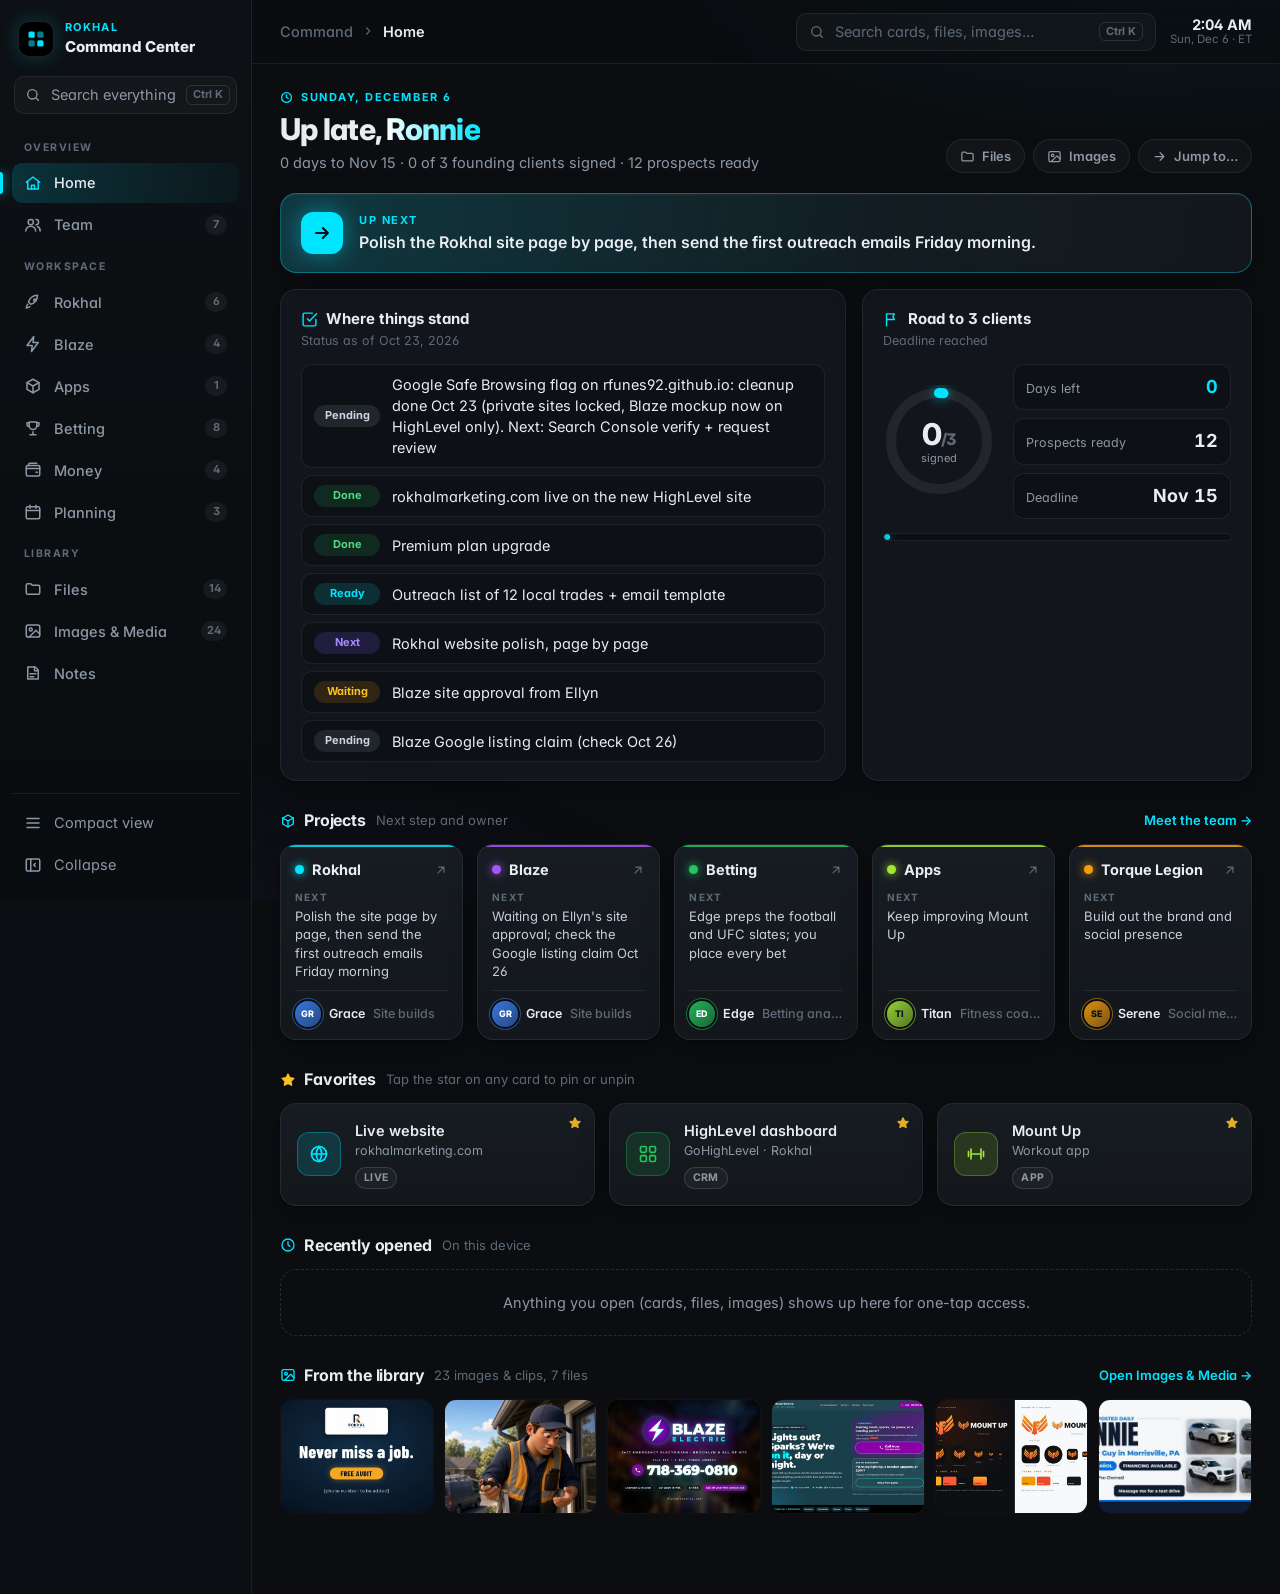
==== index.html @ 11af2990 "Safe Browsing cleanup: noindex,nofollow; finance card private (no link); drop GitHub Blaze mockup ca" ====
<!doctype html>
<html lang="en">
<head>
<meta charset="utf-8">
<meta name="robots" content="noindex,nofollow">
<meta name="viewport" content="width=device-width, initial-scale=1, viewport-fit=cover">
<title>Command Center · Ronnie</title>
<meta name="description" content="Ronnie's Command Center: every app, site, file and image for Rokhal Marketing and clients.">
<meta name="theme-color" content="#0b0d10">
<meta name="color-scheme" content="dark">
<meta name="apple-mobile-web-app-capable" content="yes">
<meta name="mobile-web-app-capable" content="yes">
<meta name="apple-mobile-web-app-status-bar-style" content="black-translucent">
<meta name="apple-mobile-web-app-title" content="Command">
<link rel="manifest" href="manifest.json">
<link rel="icon" type="image/svg+xml" href="data:image/svg+xml,%3Csvg xmlns='http://www.w3.org/2000/svg' viewBox='0 0 64 64'%3E%3Crect width='64' height='64' rx='14' fill='%230b0d10'/%3E%3Crect x='12' y='12' width='17' height='17' rx='4' fill='%2300e5ff'/%3E%3Crect x='35' y='12' width='17' height='17' rx='4' fill='%2300e5ff' opacity='.55'/%3E%3Crect x='12' y='35' width='17' height='17' rx='4' fill='%2300e5ff' opacity='.55'/%3E%3Crect x='35' y='35' width='17' height='17' rx='4' fill='%2300e5ff'/%3E%3C/svg%3E">
<link rel="apple-touch-icon" href="icon.svg">
<link rel="preconnect" href="https://fonts.googleapis.com">
<link rel="preconnect" href="https://fonts.gstatic.com" crossorigin>
<link href="https://fonts.googleapis.com/css2?family=Inter:wght@400;500;600;700;800&display=swap" rel="stylesheet">
<style>
:root{
  --bg:#0b0d10;--bg2:#0e1115;--panel:rgba(22,26,32,.72);--card:#13171c;--card2:#171c22;--line:rgba(255,255,255,.07);--line2:rgba(255,255,255,.12);
  --text:#e8edf2;--muted:#8d98a5;--dim:#5f6a77;--cyan:#00e5ff;--cyan2:#00b8cc;--cyan-soft:rgba(0,229,255,.12);
  --r:16px;--side:252px;--shadow:0 1px 2px rgba(0,0,0,.45),0 10px 30px rgba(0,0,0,.28);
  --ease:cubic-bezier(.2,.7,.2,1);--pad:16px;--gap:14px;
}
body.compact{--pad:11px;--gap:10px}
*{box-sizing:border-box}
html{-webkit-text-size-adjust:100%;scroll-behavior:smooth}
body{margin:0;background:var(--bg);color:var(--text);font-family:Inter,system-ui,-apple-system,"Segoe UI",Roboto,sans-serif;font-size:14.5px;line-height:1.45;-webkit-font-smoothing:antialiased;font-feature-settings:"cv11","ss01"}
body::before{content:"";position:fixed;inset:0;pointer-events:none;z-index:-1;background:radial-gradient(1000px 500px at 90% -15%,rgba(0,229,255,.09),transparent 60%),radial-gradient(800px 420px at 20% 110%,rgba(124,92,255,.06),transparent 60%)}
a{color:inherit;text-decoration:none}
button{font:inherit;color:inherit}
svg{flex:none}
::selection{background:rgba(0,229,255,.3)}
:focus-visible{outline:2px solid var(--cyan);outline-offset:2px}

/* ---------- layout ---------- */
.app{display:grid;grid-template-columns:var(--side) 1fr;min-height:100vh;transition:grid-template-columns .25s var(--ease);background:linear-gradient(90deg,rgba(12,15,19,.92) calc(var(--side) - 1px),rgba(255,255,255,.07) calc(var(--side) - 1px),rgba(255,255,255,.07) var(--side),transparent var(--side))}
body.collapsed{--side:72px}
.side{position:sticky;top:0;height:100vh;display:flex;flex-direction:column;gap:4px;padding:16px 12px;border-right:1px solid var(--line);background:linear-gradient(180deg,rgba(14,17,21,.92),rgba(10,12,15,.92));backdrop-filter:blur(14px);-webkit-backdrop-filter:blur(14px);overflow:hidden;z-index:30}
.brand{display:flex;align-items:center;gap:11px;padding:4px 6px 14px;white-space:nowrap}
.logo{width:36px;height:36px;border-radius:11px;background:#000;border:1px solid var(--line2);display:grid;place-items:center;box-shadow:0 0 20px rgba(0,229,255,.2);flex:none}
.brand .bt{font-weight:800;letter-spacing:-.01em;font-size:15px}
.brand .bs{font-size:11px;color:var(--cyan);font-weight:700;letter-spacing:.12em;text-transform:uppercase}
.kbtn{display:flex;align-items:center;gap:10px;height:38px;margin:0 2px 10px;padding:0 10px;border-radius:10px;border:1px solid var(--line);background:rgba(255,255,255,.03);color:var(--muted);cursor:pointer;white-space:nowrap;transition:border-color .15s,color .15s}
.kbtn:hover{border-color:rgba(0,229,255,.4);color:var(--text)}
.kbtn .kk{margin-left:auto;font-size:11px;font-weight:700;border:1px solid var(--line2);border-radius:6px;padding:1px 6px;color:var(--dim)}
.navlabel{font-size:10.5px;font-weight:700;letter-spacing:.14em;text-transform:uppercase;color:var(--dim);padding:12px 12px 6px;white-space:nowrap}
.nav{display:flex;flex-direction:column;gap:2px}
.nav a{position:relative;display:flex;align-items:center;gap:12px;height:40px;padding:0 12px;border-radius:10px;color:var(--muted);font-weight:550;font-weight:500;white-space:nowrap;transition:background .15s,color .15s}
.nav a:hover{background:rgba(255,255,255,.04);color:var(--text)}
.nav a.on{background:linear-gradient(90deg,rgba(0,229,255,.16),rgba(0,229,255,.04));color:var(--text)}
.nav a.on::before{content:"";position:absolute;left:-12px;top:9px;bottom:9px;width:3px;border-radius:0 3px 3px 0;background:var(--cyan);box-shadow:0 0 12px var(--cyan)}
.nav a.on svg{color:var(--cyan)}
.nav .badge{margin-left:auto;font-size:11px;font-weight:700;min-width:22px;height:20px;padding:0 6px;border-radius:999px;display:grid;place-items:center;background:rgba(255,255,255,.05);color:var(--dim)}
.nav a.on .badge{background:var(--cyan-soft);color:var(--cyan)}
.side-foot{margin-top:auto;display:flex;flex-direction:column;gap:4px;padding-top:10px;border-top:1px solid var(--line)}
.side-foot button{display:flex;align-items:center;gap:12px;height:38px;padding:0 12px;border-radius:10px;border:0;background:none;color:var(--muted);cursor:pointer;white-space:nowrap;text-align:left}
.side-foot button:hover{background:rgba(255,255,255,.04);color:var(--text)}
body.collapsed .lbl,body.collapsed .badge,body.collapsed .navlabel,body.collapsed .brand .txt,body.collapsed .kbtn .kk,body.collapsed .kbtn .lbl{display:none}
body.collapsed .nav a,body.collapsed .side-foot button,body.collapsed .kbtn{justify-content:center;padding:0}
body.collapsed .brand{justify-content:center;padding-left:0;padding-right:0}
body.collapsed .collapse-ic{transform:rotate(180deg)}
.collapse-ic{transition:transform .25s var(--ease)}

.main{min-width:0;display:flex;flex-direction:column}
.topbar{position:sticky;top:0;z-index:20;display:flex;align-items:center;gap:14px;height:64px;padding:0 28px;border-bottom:1px solid var(--line);background:rgba(11,13,16,.72);backdrop-filter:blur(16px) saturate(1.3);-webkit-backdrop-filter:blur(16px) saturate(1.3)}
.crumb{display:flex;align-items:center;gap:8px;font-weight:600;min-width:0}
.crumb .c1{color:var(--dim);font-weight:500}
.crumb .c2{white-space:nowrap;overflow:hidden;text-overflow:ellipsis}
.topsearch{margin-left:auto;display:flex;align-items:center;gap:10px;width:min(360px,40vw);height:38px;padding:0 12px;border-radius:10px;border:1px solid var(--line);background:rgba(255,255,255,.03);color:var(--dim);cursor:pointer;transition:border-color .15s}
.topsearch:hover{border-color:rgba(0,229,255,.4)}
.topsearch .kk{margin-left:auto;font-size:11px;font-weight:700;border:1px solid var(--line2);border-radius:6px;padding:1px 6px}
.clock{display:flex;flex-direction:column;align-items:flex-end;line-height:1.15;white-space:nowrap}
.clock .t{font-weight:700;font-variant-numeric:tabular-nums}
.clock .d{font-size:11.5px;color:var(--dim)}
.iconbtn{width:40px;height:40px;border-radius:10px;border:1px solid var(--line);background:rgba(255,255,255,.03);display:none;place-items:center;cursor:pointer;color:var(--text)}
.content{padding:26px 28px 80px;max-width:1280px;width:100%;margin:0 auto}
.view{animation:viewIn .35s var(--ease) both}
@keyframes viewIn{from{opacity:0;transform:translateY(8px)}to{opacity:1;transform:none}}
@keyframes up{from{opacity:0;transform:translateY(10px)}to{opacity:1;transform:none}}

/* ---------- common ---------- */
.hero{display:flex;align-items:flex-end;justify-content:space-between;gap:16px;flex-wrap:wrap;margin-bottom:20px}
.hero h1{margin:0;font-size:30px;font-weight:800;letter-spacing:-.025em;line-height:1.15}
.hero h1 .hl{background:linear-gradient(90deg,#fff,var(--cyan));-webkit-background-clip:text;background-clip:text;color:transparent}
.hero p{margin:6px 0 0;color:var(--muted)}
.eyebrow{font-size:11px;letter-spacing:.14em;text-transform:uppercase;color:var(--cyan);font-weight:700;margin-bottom:6px;display:flex;align-items:center;gap:8px}
.glass{background:var(--panel);border:1px solid var(--line);border-radius:var(--r);box-shadow:var(--shadow);backdrop-filter:blur(12px);-webkit-backdrop-filter:blur(12px)}
.sec-head{display:flex;align-items:center;gap:10px;margin:28px 0 12px;flex-wrap:wrap}
.sec-head h2{margin:0;font-size:16px;font-weight:700;letter-spacing:-.01em;display:flex;align-items:center;gap:8px}
.sec-head .sub{color:var(--dim);font-size:13px}
.sec-head .right{margin-left:auto;display:flex;gap:8px;align-items:center}
.linkbtn{background:none;border:0;color:var(--cyan);cursor:pointer;padding:0;font-weight:600;font-size:13px}
.linkbtn:hover{text-decoration:underline}
.chips{display:flex;gap:8px;flex-wrap:wrap}
.chip{height:34px;padding:0 13px;border-radius:999px;border:1px solid var(--line);background:rgba(255,255,255,.03);color:var(--muted);font-size:13px;font-weight:600;cursor:pointer;display:inline-flex;align-items:center;gap:7px;transition:all .15s}
.chip:hover{color:var(--text);border-color:var(--line2)}
.chip.on{background:var(--cyan);color:#001318;border-color:var(--cyan);box-shadow:0 0 16px rgba(0,229,255,.3)}
.chip .dot{width:7px;height:7px;border-radius:50%}
.chip .n{font-size:11px;opacity:.7}
.field{position:relative;flex:1 1 240px;max-width:360px}
.field svg{position:absolute;left:12px;top:50%;transform:translateY(-50%);color:var(--dim)}
.field input{width:100%;height:38px;border-radius:10px;border:1px solid var(--line);background:rgba(255,255,255,.03);color:var(--text);font:inherit;padding:0 12px 0 36px;outline:none;transition:border-color .15s,box-shadow .15s}
.field input:focus{border-color:var(--cyan);box-shadow:0 0 0 3px var(--cyan-soft)}
.toolbar{display:flex;gap:12px;align-items:center;flex-wrap:wrap;margin-bottom:16px}
.ptag{display:inline-flex;align-items:center;gap:6px;font-size:11.5px;font-weight:600;padding:2px 9px;border-radius:999px;background:rgba(255,255,255,.04);border:1px solid var(--line);color:var(--muted);white-space:nowrap}
.ptag i{width:6px;height:6px;border-radius:50%;display:block}
.lock{display:inline-flex;align-items:center;gap:5px;font-size:11px;font-weight:700;padding:2px 8px;border-radius:999px;background:rgba(245,158,11,.12);color:#fbbf24;border:1px solid rgba(245,158,11,.25);white-space:nowrap}
.empty{padding:44px 20px;text-align:center;color:var(--muted);border:1px dashed var(--line2);border-radius:var(--r)}
.empty .et{color:var(--text);font-weight:600;margin:10px 0 4px}

/* ---------- cards ---------- */
.grid{display:grid;grid-template-columns:repeat(auto-fill,minmax(240px,1fr));gap:var(--gap)}
.card{position:relative;display:flex;gap:14px;align-items:center;padding:var(--pad);border-radius:var(--r);background:linear-gradient(180deg,var(--card2),var(--card));border:1px solid var(--line);box-shadow:var(--shadow);transition:transform .2s var(--ease),border-color .2s,box-shadow .2s;min-width:0;cursor:pointer;animation:up .45s var(--ease) both;animation-delay:calc(var(--i,0)*24ms)}
.card:hover{transform:translateY(-3px);border-color:rgba(0,229,255,.5);box-shadow:0 14px 34px rgba(0,0,0,.45),0 0 0 1px rgba(0,229,255,.2),0 0 26px rgba(0,229,255,.16)}
.card:active{transform:translateY(-1px) scale(.99)}
.card .tile{flex:none;width:44px;height:44px;border-radius:12px;display:grid;place-items:center;transition:transform .2s var(--ease)}
.card:hover .tile{transform:scale(1.06)}
body.compact .card .tile{width:36px;height:36px;border-radius:10px}
.card .body{min-width:0;flex:1}
.card .ttl{font-weight:600;font-size:14.5px;white-space:nowrap;overflow:hidden;text-overflow:ellipsis}
.card .site{color:var(--muted);font-size:12.5px;white-space:nowrap;overflow:hidden;text-overflow:ellipsis;margin-top:1px}
.card .tag{display:inline-block;margin-top:7px;font-size:10.5px;font-weight:700;padding:2px 8px;border-radius:999px;background:rgba(255,255,255,.04);border:1px solid var(--line2);color:var(--muted);letter-spacing:.03em;text-transform:uppercase}
body.compact .card .tag{display:none}
.card .acts{position:absolute;top:8px;right:8px;display:flex;gap:2px;opacity:0;transform:translateY(-2px);transition:opacity .15s,transform .15s}
.card:hover .acts,.card:focus-within .acts{opacity:1;transform:none}
.card .acts button{width:30px;height:30px;border-radius:8px;border:0;background:rgba(11,13,16,.75);color:var(--muted);display:grid;place-items:center;cursor:pointer;transition:color .15s,background .15s}
.card .acts button:hover{color:var(--cyan);background:rgba(0,229,255,.1)}
.card .acts button.pinned{color:#fbbf24}
.card.pinned-card .acts .pin{opacity:1}
.card .star{position:absolute;top:10px;right:12px;color:#fbbf24;opacity:.9;transition:opacity .15s}
.card:hover .star{opacity:0}

/* ---------- home ---------- */
.upnext{position:relative;overflow:hidden;display:flex;align-items:center;gap:16px;padding:18px 20px;border-radius:var(--r);border:1px solid rgba(0,229,255,.35);background:linear-gradient(100deg,rgba(0,229,255,.16),rgba(0,229,255,.03) 60%,transparent),var(--card);box-shadow:var(--shadow),inset 0 1px 0 rgba(255,255,255,.04)}
.upnext::after{content:"";position:absolute;inset:0;background:linear-gradient(110deg,transparent 40%,rgba(255,255,255,.06) 50%,transparent 60%);transform:translateX(-100%);animation:sheen 5s 1s ease-in-out infinite}
@keyframes sheen{0%,70%{transform:translateX(-100%)}100%{transform:translateX(100%)}}
.upnext .ic{flex:none;width:42px;height:42px;border-radius:12px;background:var(--cyan);color:#001318;display:grid;place-items:center;box-shadow:0 0 22px rgba(0,229,255,.45)}
.upnext .k{font-size:11px;letter-spacing:.14em;text-transform:uppercase;color:var(--cyan);font-weight:700}
.upnext .v{font-weight:600;font-size:16px;margin-top:2px}
.panels{display:grid;grid-template-columns:1.45fr 1fr;gap:16px;margin-top:16px}
.panel{padding:18px 20px}
.panel h3{margin:0;font-size:15px;font-weight:700;display:flex;align-items:center;gap:8px}
.panel .meta{color:var(--dim);font-size:12.5px;margin:2px 0 14px}
.status{list-style:none;margin:0;padding:0;display:grid;gap:7px}
.status li{display:flex;gap:12px;align-items:center;padding:9px 12px;border-radius:11px;background:rgba(0,0,0,.22);border:1px solid var(--line);animation:up .4s var(--ease) both;animation-delay:calc(var(--i)*40ms)}
.pill{flex:none;font-size:11px;font-weight:700;padding:3px 9px;border-radius:999px;min-width:66px;text-align:center}
.s-Done{background:rgba(34,197,94,.14);color:#4ade80}.s-Ready{background:rgba(0,229,255,.14);color:var(--cyan)}.s-Next{background:rgba(124,92,255,.18);color:#a78bfa}.s-Waiting{background:rgba(245,158,11,.15);color:#fbbf24}.s-Pending{background:rgba(148,163,184,.14);color:#cbd5e1}
.goal{display:flex;align-items:center;gap:18px}
.ring{position:relative;width:112px;height:112px;flex:none}
.ring svg{transform:rotate(-90deg)}
.ring .rv{position:absolute;inset:0;display:grid;place-items:center;text-align:center;line-height:1}
.ring .rv b{font-size:30px;font-weight:800;letter-spacing:-.03em}
.ring .rv span{display:block;font-size:11px;color:var(--muted);margin-top:4px}
.stats{display:grid;grid-template-columns:1fr;gap:8px;flex:1}
.stat{display:flex;align-items:baseline;justify-content:space-between;gap:10px;background:rgba(0,0,0,.22);border:1px solid var(--line);border-radius:11px;padding:9px 12px}
.stat .v{font-size:18px;font-weight:700;font-variant-numeric:tabular-nums}
.stat .k{font-size:12.5px;color:var(--muted)}
.stat.hl .v{color:var(--cyan)}
.bar{height:8px;border-radius:999px;background:rgba(0,0,0,.3);border:1px solid var(--line);overflow:hidden;margin-top:14px}
.bar>i{display:block;height:100%;background:linear-gradient(90deg,var(--cyan2),var(--cyan));box-shadow:0 0 12px rgba(0,229,255,.6);border-radius:999px;min-width:6px;transition:width .8s var(--ease)}
.recent{display:grid;grid-template-columns:repeat(auto-fill,minmax(240px,1fr));gap:8px}
.ritem{display:flex;align-items:center;gap:10px;padding:9px 12px;border-radius:12px;border:1px solid var(--line);background:rgba(255,255,255,.02);cursor:pointer;transition:border-color .15s,background .15s;min-width:0}
.ritem:hover{border-color:rgba(0,229,255,.4);background:rgba(0,229,255,.04)}
.ritem .mini{width:28px;height:28px;border-radius:8px;display:grid;place-items:center;flex:none}
.ritem .rt{font-weight:600;font-size:13.5px;white-space:nowrap;overflow:hidden;text-overflow:ellipsis}
.ritem .rs{font-size:11.5px;color:var(--dim)}
.strip{display:grid;grid-template-columns:repeat(6,1fr);gap:10px}
.strip button{padding:0;border:1px solid var(--line);border-radius:12px;overflow:hidden;aspect-ratio:4/3;background:#000;cursor:pointer;transition:transform .2s var(--ease),border-color .2s}
.strip button:hover{transform:translateY(-2px);border-color:rgba(0,229,255,.5)}
.strip img{width:100%;height:100%;object-fit:cover;display:block}

/* ---------- section view extras ---------- */
.mini-files{display:grid;gap:8px}

/* ---------- files ---------- */
.ftable{width:100%;border-collapse:separate;border-spacing:0;overflow:hidden}
.ftable th{text-align:left;font-size:11px;letter-spacing:.1em;text-transform:uppercase;color:var(--dim);font-weight:700;padding:12px 16px;border-bottom:1px solid var(--line)}
.ftable td{padding:12px 16px;border-bottom:1px solid var(--line);vertical-align:middle}
body.compact .ftable td{padding:8px 16px}
.ftable tr:last-child td{border-bottom:0}
.ftable tbody tr{transition:background .15s;animation:up .35s var(--ease) both;animation-delay:calc(var(--i)*18ms)}
.ftable tbody tr:hover{background:rgba(255,255,255,.025)}
.fname{display:flex;align-items:center;gap:12px;min-width:0}
.ficon{width:36px;height:36px;border-radius:10px;display:grid;place-items:center;flex:none;font-size:9.5px;font-weight:800;letter-spacing:.04em}
.fname .n{font-weight:600}
.fname .note{font-size:12px;color:var(--dim);margin-top:1px}
.num{color:var(--muted);font-variant-numeric:tabular-nums;white-space:nowrap}
.btns{display:flex;gap:6px;justify-content:flex-end}
.btn{height:32px;padding:0 12px;border-radius:9px;border:1px solid var(--line2);background:rgba(255,255,255,.03);display:inline-flex;align-items:center;gap:7px;font-size:12.5px;font-weight:600;cursor:pointer;color:var(--text);transition:all .15s;white-space:nowrap}
.btn:hover{border-color:var(--cyan);color:var(--cyan);background:var(--cyan-soft)}
.btn.primary{background:var(--cyan);color:#001318;border-color:var(--cyan)}
.btn.primary:hover{box-shadow:0 0 16px rgba(0,229,255,.45);color:#001318}
.ftable tr.priv{opacity:.82}

/* ---------- media ---------- */
.gallery{columns:4 260px;column-gap:var(--gap)}
.tilem{break-inside:avoid;margin-bottom:var(--gap);border-radius:var(--r);overflow:hidden;border:1px solid var(--line);background:var(--card);box-shadow:var(--shadow);transition:transform .2s var(--ease),border-color .2s,box-shadow .2s;animation:up .45s var(--ease) both;animation-delay:calc(var(--i)*22ms)}
.tilem:hover{transform:translateY(-3px);border-color:rgba(0,229,255,.45);box-shadow:0 14px 34px rgba(0,0,0,.45),0 0 24px rgba(0,229,255,.14)}
.tilem .ph{position:relative;display:block;width:100%;padding:0;border:0;background:#07090b;cursor:zoom-in}
.tilem .ph img{display:block;width:100%;height:auto;transition:transform .5s var(--ease)}
.tilem:hover .ph img{transform:scale(1.03)}
.tilem .ph.contain{aspect-ratio:4/3;display:grid;place-items:center;background:repeating-conic-gradient(#0f1317 0 25%,#0b0e11 0 50%) 0 0/18px 18px}
.tilem .ph.contain img{width:auto;max-width:70%;max-height:70%}
.tilem video{display:block;width:100%;background:#000;aspect-ratio:16/9}
.tilem .au{padding:18px 16px 6px;display:flex;flex-direction:column;gap:12px;background:linear-gradient(135deg,rgba(0,229,255,.12),rgba(124,92,255,.08))}
.wave{display:flex;align-items:center;gap:3px;height:46px}
.wave i{flex:1;border-radius:3px;background:linear-gradient(180deg,var(--cyan),rgba(0,229,255,.25))}
.tilem audio{width:100%;height:36px}
.tilem .meta{display:flex;align-items:center;gap:8px;padding:10px 12px}
.tilem .mt{font-weight:600;font-size:13.5px;flex:1;min-width:0;white-space:nowrap;overflow:hidden;text-overflow:ellipsis}
.tilem .ms{font-size:11.5px;color:var(--dim)}
.tilem .dl{width:30px;height:30px;border-radius:8px;border:1px solid var(--line);background:none;display:grid;place-items:center;color:var(--muted);cursor:pointer;flex:none}
.tilem .dl:hover{color:var(--cyan);border-color:rgba(0,229,255,.4)}
.tilem .kind{position:absolute;top:10px;left:10px;font-size:10.5px;font-weight:700;letter-spacing:.06em;text-transform:uppercase;padding:3px 8px;border-radius:999px;background:rgba(0,0,0,.6);backdrop-filter:blur(6px);color:#fff;border:1px solid rgba(255,255,255,.12)}
.tilem.priv .lockph{aspect-ratio:16/9;display:grid;place-items:center;color:#fbbf24;background:repeating-linear-gradient(45deg,#101316 0 10px,#0c0f12 10px 20px)}

/* lightbox */
.lb{position:fixed;inset:0;z-index:80;display:none;background:rgba(4,6,8,.9);backdrop-filter:blur(10px);-webkit-backdrop-filter:blur(10px)}
.lb.open{display:flex;flex-direction:column;animation:viewIn .2s ease both}
.lb-top{display:flex;align-items:center;gap:12px;padding:14px 18px;padding-top:calc(14px + env(safe-area-inset-top))}
.lb-top .t{font-weight:700}
.lb-top .s{color:var(--muted);font-size:12.5px}
.lb-top .sp{flex:1}
.lb-stage{flex:1;min-height:0;overflow:auto;display:flex;align-items:flex-start;justify-content:center;padding:0 70px 24px}
.lb-stage img{max-width:100%;max-height:calc(100vh - 110px);margin:auto;border-radius:12px;box-shadow:0 20px 60px rgba(0,0,0,.6);display:block}
.lb-stage.tall img{max-height:none;max-width:min(100%,1000px)}
.lb-nav{position:fixed;top:50%;transform:translateY(-50%);width:46px;height:46px;border-radius:50%;border:1px solid var(--line2);background:rgba(20,24,28,.8);display:grid;place-items:center;cursor:pointer;color:#fff}
.lb-nav:hover{border-color:var(--cyan);color:var(--cyan)}
.lb-prev{left:14px}.lb-next{right:14px}

/* palette */
.pal{position:fixed;inset:0;z-index:90;display:none;background:rgba(4,6,8,.6);backdrop-filter:blur(6px);-webkit-backdrop-filter:blur(6px);padding:12vh 16px 16px}
.pal.open{display:block;animation:viewIn .15s ease both}
.pal-box{max-width:640px;margin:0 auto;border-radius:18px;background:rgba(18,22,27,.96);border:1px solid var(--line2);box-shadow:0 30px 80px rgba(0,0,0,.6),0 0 0 1px rgba(0,229,255,.08);overflow:hidden}
.pal-in{display:flex;align-items:center;gap:12px;padding:0 18px;height:58px;border-bottom:1px solid var(--line)}
.pal-in input{flex:1;height:100%;border:0;background:none;color:var(--text);font:inherit;font-size:16px;outline:none}
.pal-in .esc{font-size:11px;font-weight:700;border:1px solid var(--line2);border-radius:6px;padding:2px 7px;color:var(--dim)}
.pal-list{max-height:min(56vh,460px);overflow:auto;padding:8px}
.pal-g{font-size:10.5px;letter-spacing:.14em;text-transform:uppercase;color:var(--dim);font-weight:700;padding:10px 10px 6px}
.pal-i{display:flex;align-items:center;gap:12px;padding:9px 10px;border-radius:10px;cursor:pointer}
.pal-i.sel{background:rgba(0,229,255,.1);box-shadow:inset 0 0 0 1px rgba(0,229,255,.3)}
.pal-i .mini{width:30px;height:30px;border-radius:8px;display:grid;place-items:center;flex:none;overflow:hidden}
.pal-i .mini img{width:100%;height:100%;object-fit:cover}
.pal-i .pt{font-weight:600;font-size:14px}
.pal-i .ps{font-size:12px;color:var(--dim)}
.pal-i .go{margin-left:auto;font-size:11px;color:var(--dim)}
.pal-i.sel .go{color:var(--cyan)}
.pal-foot{display:flex;gap:14px;padding:10px 16px;border-top:1px solid var(--line);font-size:11.5px;color:var(--dim)}
.pal-foot kbd{font:inherit;font-weight:700;border:1px solid var(--line2);border-radius:5px;padding:0 5px;margin-right:4px}

.toast{position:fixed;left:50%;bottom:28px;transform:translate(-50%,20px);opacity:0;z-index:95;padding:10px 16px;border-radius:12px;background:#0f1418;border:1px solid rgba(0,229,255,.4);box-shadow:0 10px 30px rgba(0,0,0,.5),0 0 20px rgba(0,229,255,.15);font-weight:600;font-size:13.5px;display:flex;gap:8px;align-items:center;transition:all .25s var(--ease);pointer-events:none}
.toast.show{opacity:1;transform:translate(-50%,0)}

/* notes */
.notes textarea{width:100%;min-height:340px;resize:vertical;border:0;background:none;color:var(--text);font:inherit;font-size:15px;line-height:1.6;padding:18px 20px;outline:none}
.notes .nf{display:flex;justify-content:space-between;padding:10px 16px;border-top:1px solid var(--line);font-size:12px;color:var(--dim)}

/* mobile */
.tabbar,.scrim{display:none}
@media (max-width:1100px){.panels{grid-template-columns:1fr}.strip{grid-template-columns:repeat(3,1fr)}}
@media (max-width:820px){
  .app{grid-template-columns:1fr;background:none}
  body.collapsed{--side:252px}
  .side{position:fixed;left:0;top:0;bottom:0;width:280px;height:100%;transform:translateX(-105%);transition:transform .28s var(--ease);padding-top:calc(16px + env(safe-area-inset-top));box-shadow:20px 0 60px rgba(0,0,0,.5)}
  body.drawer .side{transform:none}
  body.collapsed .lbl,body.collapsed .badge,body.collapsed .navlabel,body.collapsed .brand .txt{display:revert}
  .scrim{display:block;position:fixed;inset:0;z-index:25;background:rgba(0,0,0,.5);opacity:0;pointer-events:none;transition:opacity .25s}
  body.drawer .scrim{opacity:1;pointer-events:auto}
  .collapse-row{display:none!important}
  .nav a{height:46px}
  .iconbtn{display:grid}
  .topbar{height:auto;min-height:58px;padding:8px 14px;padding-top:calc(8px + env(safe-area-inset-top));gap:10px}
  .topsearch{width:auto;margin-left:auto;padding:0;justify-content:center;width:40px;height:40px}
  .topsearch .lbl,.topsearch .kk{display:none}
  .clock .d{display:none}
  .content{padding:18px 14px calc(96px + env(safe-area-inset-bottom))}
  .hero h1{font-size:24px}
  .grid{grid-template-columns:1fr 1fr;gap:10px}
  .card{flex-direction:column;align-items:flex-start;gap:10px;padding:14px;min-height:128px}
  .card .body{width:100%}
  .card .ttl{white-space:normal;line-height:1.3}
  .card .acts{opacity:1;transform:none;top:6px;right:6px}
  .card .acts .copy{display:none}
  .card .star{display:none}
  .upnext{align-items:flex-start;padding:16px}
  .upnext .v{font-size:15px}
  .goal{flex-direction:column;align-items:stretch}
  .ring{margin:0 auto}
  .gallery{columns:2 150px}
  .strip{grid-template-columns:repeat(3,1fr)}
  .tabbar{display:flex;position:fixed;left:0;right:0;bottom:0;z-index:40;padding:6px 6px calc(6px + env(safe-area-inset-bottom));background:rgba(11,13,16,.88);backdrop-filter:blur(16px) saturate(1.3);-webkit-backdrop-filter:blur(16px) saturate(1.3);border-top:1px solid var(--line)}
  .tabbar a,.tabbar button{flex:1;display:flex;flex-direction:column;align-items:center;gap:3px;padding:7px 0;border:0;background:none;color:var(--dim);font-size:10.5px;font-weight:600;border-radius:12px;cursor:pointer}
  .tabbar .on{color:var(--cyan)}
  .tabbar .on svg{filter:drop-shadow(0 0 6px rgba(0,229,255,.6))}
  .ftable thead{display:none}
  .ftable,.ftable tbody,.ftable tr,.ftable td{display:block;width:100%}
  .ftable tr{display:grid;grid-template-columns:1fr auto;gap:6px 10px;padding:12px 14px;border-bottom:1px solid var(--line)}
  .ftable td{padding:0;border:0}
  .ftable td.c-name{grid-column:1/-1}
  .ftable td.c-proj{grid-column:1}
  .ftable td.c-size,.ftable td.c-date{display:none}
  .ftable td.c-act{grid-column:2;grid-row:2}
  .lb-stage{padding:0 10px 20px}
  .lb-nav{display:none}
  .pal{padding-top:calc(10px + env(safe-area-inset-top))}
}
@media (prefers-reduced-motion:reduce){*{animation:none!important;transition:none!important}}

/* ---------- v2.1 ---------- */
.skip{position:fixed;left:12px;top:-60px;z-index:100;padding:10px 14px;border-radius:10px;background:var(--cyan);color:#001318;font-weight:700;transition:top .15s}
.skip:focus{top:12px}
#content:focus{outline:none}
.card:focus-visible,.proj:focus-visible,.ritem:focus-visible,.tilem .ph:focus-visible,.strip button:focus-visible{outline:2px solid var(--cyan);outline-offset:3px;border-color:rgba(0,229,255,.6)}
.nav a:focus-visible,.chip:focus-visible,.btn:focus-visible{outline:2px solid var(--cyan);outline-offset:2px}
.av{display:inline-grid;place-items:center;border-radius:50%;color:#061015;font-weight:800;letter-spacing:.02em;flex:none;line-height:1}
.projects{display:grid;grid-template-columns:repeat(5,1fr);gap:var(--gap)}
.proj{position:relative;display:flex;flex-direction:column;gap:10px;padding:14px 14px 12px;border-radius:var(--r);background:linear-gradient(180deg,var(--card2),var(--card));border:1px solid var(--line);box-shadow:var(--shadow);transition:transform .2s var(--ease),border-color .2s,box-shadow .2s;animation:up .45s var(--ease) both;animation-delay:calc(var(--i)*40ms);overflow:hidden;min-width:0}
.proj::before{content:"";position:absolute;left:0;top:0;right:0;height:2px;background:var(--pc);opacity:.85}
.proj:hover{transform:translateY(-3px);border-color:color-mix(in srgb,var(--pc) 55%,transparent);box-shadow:0 14px 34px rgba(0,0,0,.45),0 0 24px color-mix(in srgb,var(--pc) 18%,transparent)}
.proj .ph1{display:flex;align-items:center;gap:8px;color:var(--dim)}
.proj .pdot{width:9px;height:9px;border-radius:50%;background:var(--pc);box-shadow:0 0 10px var(--pc)}
.proj .pn{font-weight:700;color:var(--text);flex:1;white-space:nowrap;overflow:hidden;text-overflow:ellipsis}
.proj .pnext{font-size:13px;color:#c5ced8;line-height:1.4;flex:1}
.pk{display:block;font-size:10px;letter-spacing:.12em;text-transform:uppercase;color:var(--dim);font-weight:700;margin-bottom:3px}
.proj .pown{display:flex;align-items:center;gap:8px;font-size:12.5px;font-weight:600;padding-top:10px;border-top:1px solid var(--line);min-width:0}
.proj .prole{color:var(--dim);font-weight:500;white-space:nowrap;overflow:hidden;text-overflow:ellipsis}
.team{display:grid;grid-template-columns:repeat(auto-fill,minmax(280px,1fr));gap:var(--gap)}
.mate{position:relative;padding:18px;border-radius:var(--r);background:radial-gradient(400px 160px at 0 0,color-mix(in srgb,var(--mc) 12%,transparent),transparent 70%),linear-gradient(180deg,var(--card2),var(--card));border:1px solid var(--line);box-shadow:var(--shadow);animation:up .45s var(--ease) both;animation-delay:calc(var(--i)*45ms);transition:border-color .2s,transform .2s var(--ease)}
.mate:hover{transform:translateY(-2px);border-color:color-mix(in srgb,var(--mc) 45%,transparent)}
.mate.flash{border-color:var(--mc);box-shadow:0 0 0 3px color-mix(in srgb,var(--mc) 30%,transparent)}
.mate:focus{outline:none}
.mate .mh{display:flex;align-items:center;gap:14px;margin-bottom:14px}
.mate h3{margin:0;font-size:17px;font-weight:700;letter-spacing:-.01em}
.mate .mrole{color:var(--muted);font-size:13px}
.mlab{font-size:10px;letter-spacing:.12em;text-transform:uppercase;color:var(--dim);font-weight:700;margin-bottom:6px}
.lanes{list-style:none;margin:0 0 12px;padding:0;display:flex;flex-wrap:wrap;gap:6px}
.lanes li{font-size:12.5px;font-weight:600;padding:4px 10px;border-radius:999px;background:color-mix(in srgb,var(--mc) 12%,transparent);color:color-mix(in srgb,var(--mc) 75%,#fff);border:1px solid color-mix(in srgb,var(--mc) 28%,transparent)}
.mproj{display:flex;flex-wrap:wrap;gap:6px}
.mnext{margin-top:12px;padding:10px 12px;border-radius:11px;background:rgba(0,0,0,.22);border:1px solid var(--line);font-size:13px;color:#c5ced8}
html{-webkit-tap-highlight-color:transparent}
button,a,.card,.chip{touch-action:manipulation}
@media (max-width:1240px){.projects{grid-template-columns:repeat(3,1fr)}}
@media (max-width:820px){
  .projects{grid-template-columns:1fr 1fr;gap:10px}
  .proj .prole{display:none}
  .chip{height:40px;padding:0 14px}
  .card .acts button{width:36px;height:36px}
  .btn{height:38px}
  .tilem .dl{width:38px;height:38px}
  .team{grid-template-columns:1fr}
  .hero p{font-size:14px}
}
@media (max-width:380px){.projects{grid-template-columns:1fr}}
</style>
</head>
<body>
<a class="skip" href="#content">Skip to content</a>
<div class="app">
  <aside class="side" id="side" aria-label="Sidebar">
    <div class="brand">
      <div class="logo"><svg width="20" height="20" viewBox="0 0 64 64"><rect x="8" y="8" width="20" height="20" rx="5" fill="#00e5ff"/><rect x="36" y="8" width="20" height="20" rx="5" fill="#00e5ff" opacity=".55"/><rect x="8" y="36" width="20" height="20" rx="5" fill="#00e5ff" opacity=".55"/><rect x="36" y="36" width="20" height="20" rx="5" fill="#00e5ff"/></svg></div>
      <div class="txt"><div class="bs">Rokhal</div><div class="bt">Command Center</div></div>
    </div>
    <button class="kbtn" data-act="palette" title="Search everything (Ctrl/⌘ K)"><svg width="16" height="16" viewBox="0 0 24 24" fill="none" stroke="currentColor" stroke-width="2" stroke-linecap="round"><circle cx="11" cy="11" r="7"/><path d="m20 20-3.5-3.5"/></svg><span class="lbl">Search everything</span><span class="kk" id="kk1">Ctrl K</span></button>
    <nav class="nav" id="nav" aria-label="Views"></nav>
    <div class="side-foot">
      <button data-act="density" title="Toggle density" aria-pressed="false"><svg width="18" height="18" viewBox="0 0 24 24" fill="none" stroke="currentColor" stroke-width="2" stroke-linecap="round"><path d="M4 6h16M4 12h16M4 18h16"/></svg><span class="lbl" id="densLbl">Compact view</span></button>
      <button class="collapse-row" data-act="collapse" title="Collapse sidebar" aria-label="Collapse sidebar" aria-expanded="true"><svg class="collapse-ic" width="18" height="18" viewBox="0 0 24 24" fill="none" stroke="currentColor" stroke-width="2" stroke-linecap="round" stroke-linejoin="round"><rect x="3" y="4" width="18" height="16" rx="2"/><path d="M9 4v16M15 10l-2 2 2 2"/></svg><span class="lbl">Collapse</span></button>
    </div>
  </aside>
  <div class="scrim" data-act="drawer-close" aria-hidden="true"></div>
  <div class="main">
    <header class="topbar">
      <button class="iconbtn" data-act="drawer" aria-label="Open menu"><svg width="20" height="20" viewBox="0 0 24 24" fill="none" stroke="currentColor" stroke-width="2" stroke-linecap="round"><path d="M4 7h16M4 12h16M4 17h10"/></svg></button>
      <div class="crumb"><span class="c1">Command</span><svg width="14" height="14" viewBox="0 0 24 24" fill="none" stroke="#5f6a77" stroke-width="2"><path d="m9 6 6 6-6 6"/></svg><span class="c2" id="crumb">Home</span></div>
      <button class="topsearch" data-act="palette" aria-label="Search"><svg width="16" height="16" viewBox="0 0 24 24" fill="none" stroke="currentColor" stroke-width="2" stroke-linecap="round"><circle cx="11" cy="11" r="7"/><path d="m20 20-3.5-3.5"/></svg><span class="lbl">Search cards, files, images…</span><span class="kk" id="kk2">Ctrl K</span></button>
      <div class="clock"><span class="t" id="time">--:--</span><span class="d" id="date"></span></div>
    </header>
    <main class="content" id="content" tabindex="-1" aria-live="polite"></main>
  </div>
</div>
<nav class="tabbar" id="tabbar" aria-label="Quick tabs"></nav>

<div class="lb" id="lb" role="dialog" aria-modal="true" aria-label="Image preview">
  <div class="lb-top"><div><div class="t" id="lbT"></div><div class="s" id="lbS"></div></div><span class="sp"></span>
    <a class="btn" id="lbOpen" target="_blank" rel="noopener"><svg width="14" height="14" viewBox="0 0 24 24" fill="none" stroke="currentColor" stroke-width="2" stroke-linecap="round"><path d="M7 17 17 7M8 7h9v9"/></svg>Open</a>
    <a class="btn primary" id="lbDl" download><svg width="14" height="14" viewBox="0 0 24 24" fill="none" stroke="currentColor" stroke-width="2.2" stroke-linecap="round"><path d="M12 4v11M7 10l5 5 5-5M5 20h14"/></svg>Download</a>
    <button class="btn" data-act="lb-close" aria-label="Close"><svg width="14" height="14" viewBox="0 0 24 24" fill="none" stroke="currentColor" stroke-width="2.4" stroke-linecap="round"><path d="M6 6l12 12M18 6 6 18"/></svg></button>
  </div>
  <div class="lb-stage" id="lbStage"><img id="lbImg" alt="" decoding="async"></div>
  <button class="lb-nav lb-prev" data-act="lb-prev" aria-label="Previous"><svg width="20" height="20" viewBox="0 0 24 24" fill="none" stroke="currentColor" stroke-width="2.2"><path d="m15 6-6 6 6 6"/></svg></button>
  <button class="lb-nav lb-next" data-act="lb-next" aria-label="Next"><svg width="20" height="20" viewBox="0 0 24 24" fill="none" stroke="currentColor" stroke-width="2.2"><path d="m9 6 6 6-6 6"/></svg></button>
</div>

<div class="pal" id="pal" data-act="pal-bg">
  <div class="pal-box" role="dialog" aria-modal="true" aria-label="Command palette">
    <div class="pal-in"><svg width="18" height="18" viewBox="0 0 24 24" fill="none" stroke="#00e5ff" stroke-width="2" stroke-linecap="round"><circle cx="11" cy="11" r="7"/><path d="m20 20-3.5-3.5"/></svg><input id="palQ" role="combobox" aria-expanded="true" aria-controls="palList" aria-autocomplete="list" aria-label="Search everything" placeholder="Jump to a card, file, image or view…" autocomplete="off" spellcheck="false"><span class="esc">ESC</span></div>
    <div class="pal-list" id="palList" role="listbox" aria-label="Results"></div>
    <div class="pal-foot"><span><kbd>↑</kbd><kbd>↓</kbd>move</span><span><kbd>Enter</kbd>open</span><span><kbd>Esc</kbd>close</span></div>
  </div>
</div>
<div class="toast" id="toast" role="status" aria-live="polite"></div>

<script src="data.js?v=1792753733"></script>
<script src="app.js?v=1792753733"></script>
</body>
</html>
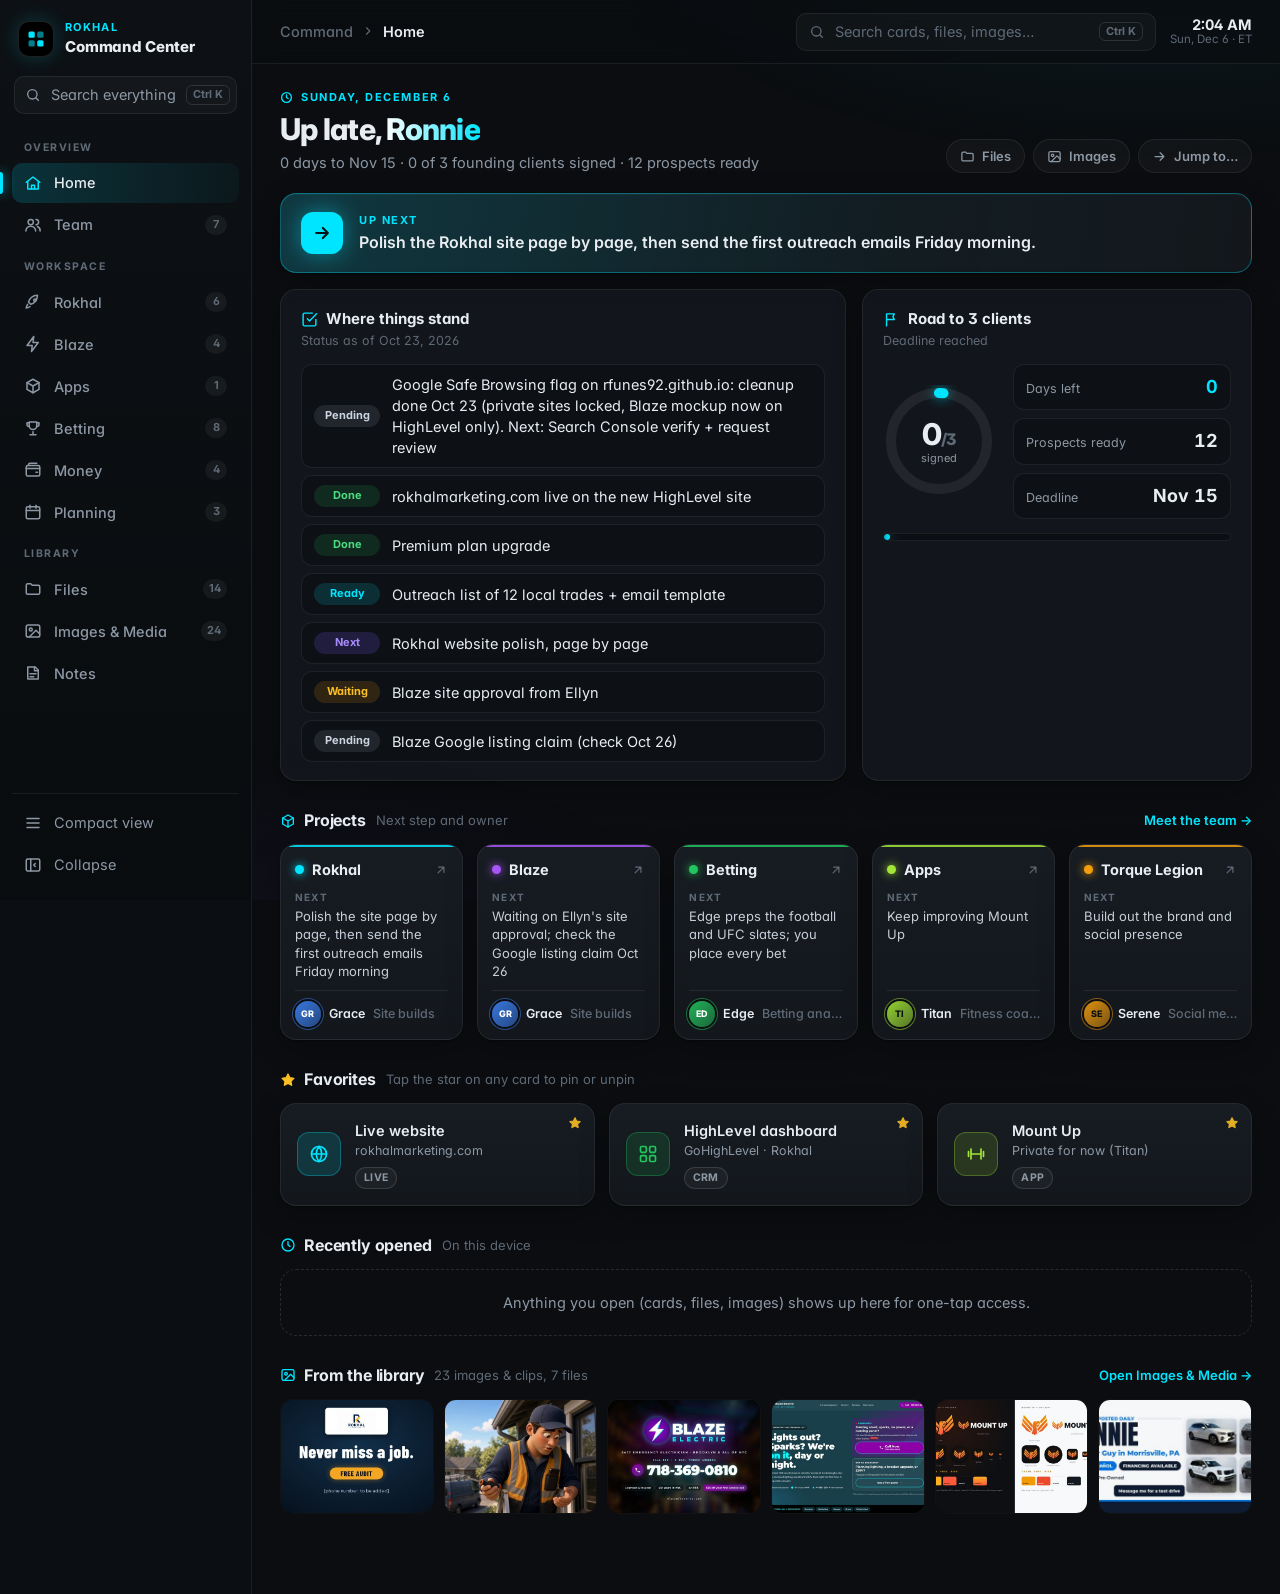
==== commit 9029fe92: "Mount Up card: private for now" ====
--- a/index.html
+++ b/index.html
@@ -405,7 +405,7 @@
 </div>
 <div class="toast" id="toast" role="status" aria-live="polite"></div>
 
-<script src="data.js?v=1792753733"></script>
-<script src="app.js?v=1792753733"></script>
+<script src="data.js?v=1792778809"></script>
+<script src="app.js?v=1792778809"></script>
 </body>
 </html>
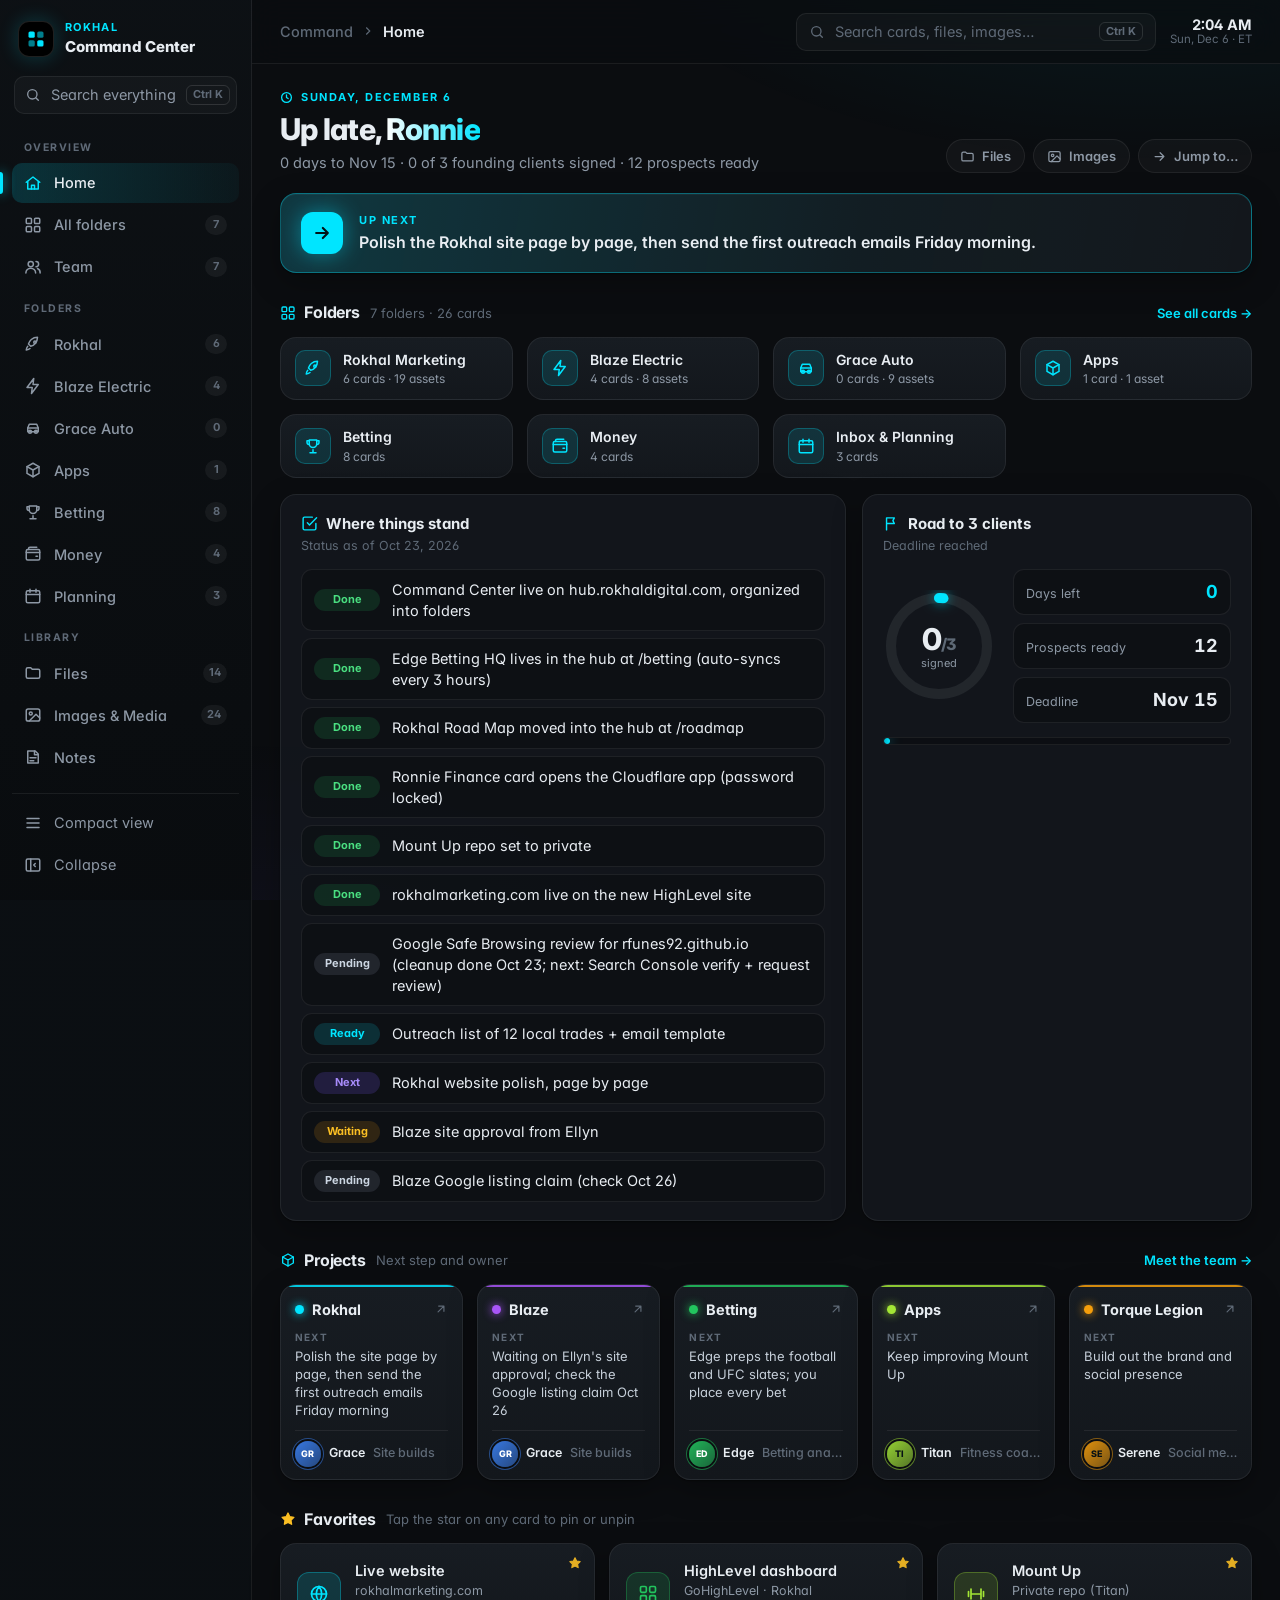
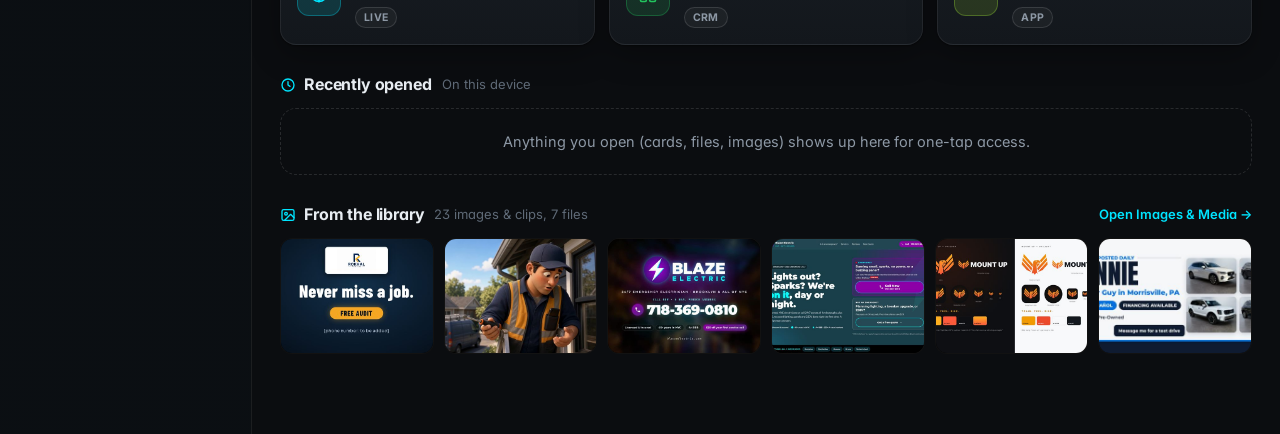
==== commit 6761777b: "Finalize hub: folder sections (All folders view, Grace Auto), road map moved to /roadmap, status ref" ====
--- a/index.html
+++ b/index.html
@@ -261,6 +261,26 @@
 
 /* mobile */
 .tabbar,.scrim{display:none}
+/* folders */
+.grid{grid-auto-rows:1fr}
+.card{min-height:96px;height:100%}
+.ftiles{display:grid;grid-template-columns:repeat(auto-fill,minmax(200px,1fr));gap:var(--gap);margin-bottom:8px}
+.ftile{display:flex;align-items:center;gap:12px;padding:12px 14px;border-radius:var(--r);background:linear-gradient(180deg,var(--card2),var(--card));border:1px solid var(--line);color:inherit;text-decoration:none;transition:border-color .2s,transform .2s var(--ease);animation:up .45s var(--ease) both;animation-delay:calc(var(--i,0)*24ms)}
+.ftile:hover{border-color:rgba(0,229,255,.5);transform:translateY(-2px)}
+.ftile .fti{display:block;font-weight:600;font-size:14px;white-space:nowrap;overflow:hidden;text-overflow:ellipsis}
+.fic{flex:none;width:36px;height:36px;border-radius:10px;display:grid;place-items:center;background:var(--cyan-soft);border:1px solid rgba(0,229,255,.25)}
+.fmeta{display:block;color:var(--muted);font-size:12px}
+.folder{margin:0 0 14px;border:1px solid var(--line);border-radius:var(--r);background:rgba(255,255,255,.015);padding:0 14px}
+.folder>summary{list-style:none;display:flex;align-items:center;gap:12px;padding:14px 0;cursor:pointer;user-select:none}
+.folder>summary::-webkit-details-marker{display:none}
+.folder>summary .fti{font-weight:700;font-size:16px}
+.folder>summary .badge{font-size:11px;font-weight:700;min-width:22px;height:20px;padding:0 6px;border-radius:999px;display:grid;place-items:center;background:var(--cyan-soft);color:var(--cyan)}
+.folder>summary .fopen{margin-left:auto;text-decoration:none}
+.folder>summary .chev{color:var(--muted);transition:transform .2s;display:grid}
+.folder:not([open])>summary .chev{transform:rotate(-90deg)}
+.folder[open]>summary{border-bottom:1px solid var(--line);margin-bottom:14px}
+.folder>.grid,.folder>.empty{margin-bottom:14px}
+@media (max-width:820px){.folder>summary .fmeta{display:none}.ftiles{grid-template-columns:1fr 1fr;gap:10px}.ftile{padding:10px}.fic{width:32px;height:32px}}
 @media (max-width:1100px){.panels{grid-template-columns:1fr}.strip{grid-template-columns:repeat(3,1fr)}}
 @media (max-width:820px){
   .app{grid-template-columns:1fr;background:none}
@@ -405,7 +425,7 @@
 </div>
 <div class="toast" id="toast" role="status" aria-live="polite"></div>
 
-<script src="data.js?v=1792778809"></script>
-<script src="app.js?v=1792778809"></script>
+<script src="data.js?v=1792782344"></script>
+<script src="app.js?v=1792782344"></script>
 </body>
 </html>
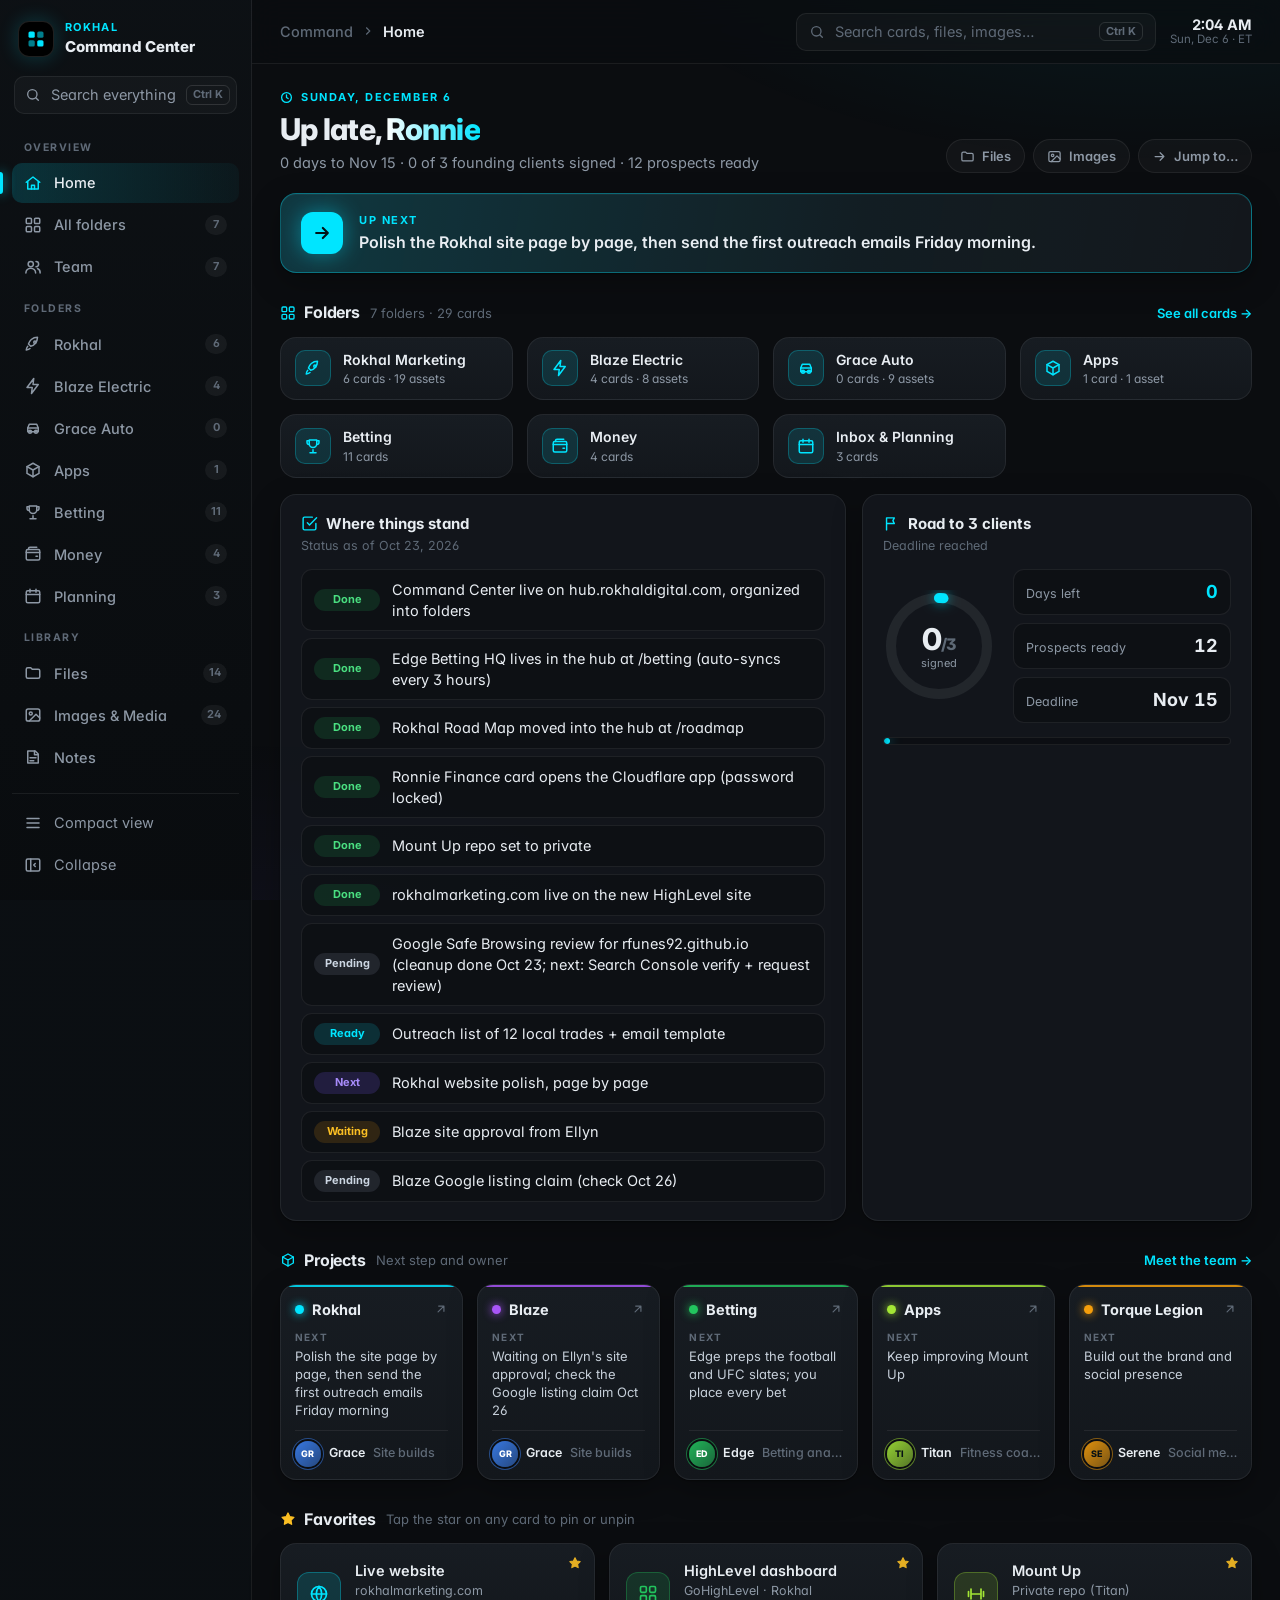
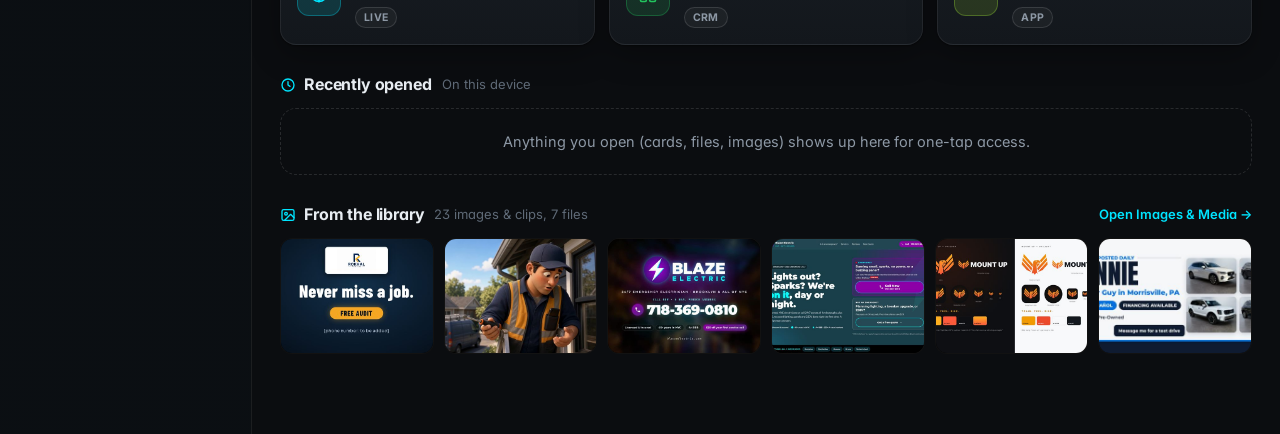
==== commit 9801e20a: "Betting: replace UFC Stats with research sites that load" ====
--- a/index.html
+++ b/index.html
@@ -425,7 +425,7 @@
 </div>
 <div class="toast" id="toast" role="status" aria-live="polite"></div>
 
-<script src="data.js?v=1792782344"></script>
-<script src="app.js?v=1792782344"></script>
+<script src="data.js?v=1792782514"></script>
+<script src="app.js?v=1792782514"></script>
 </body>
 </html>
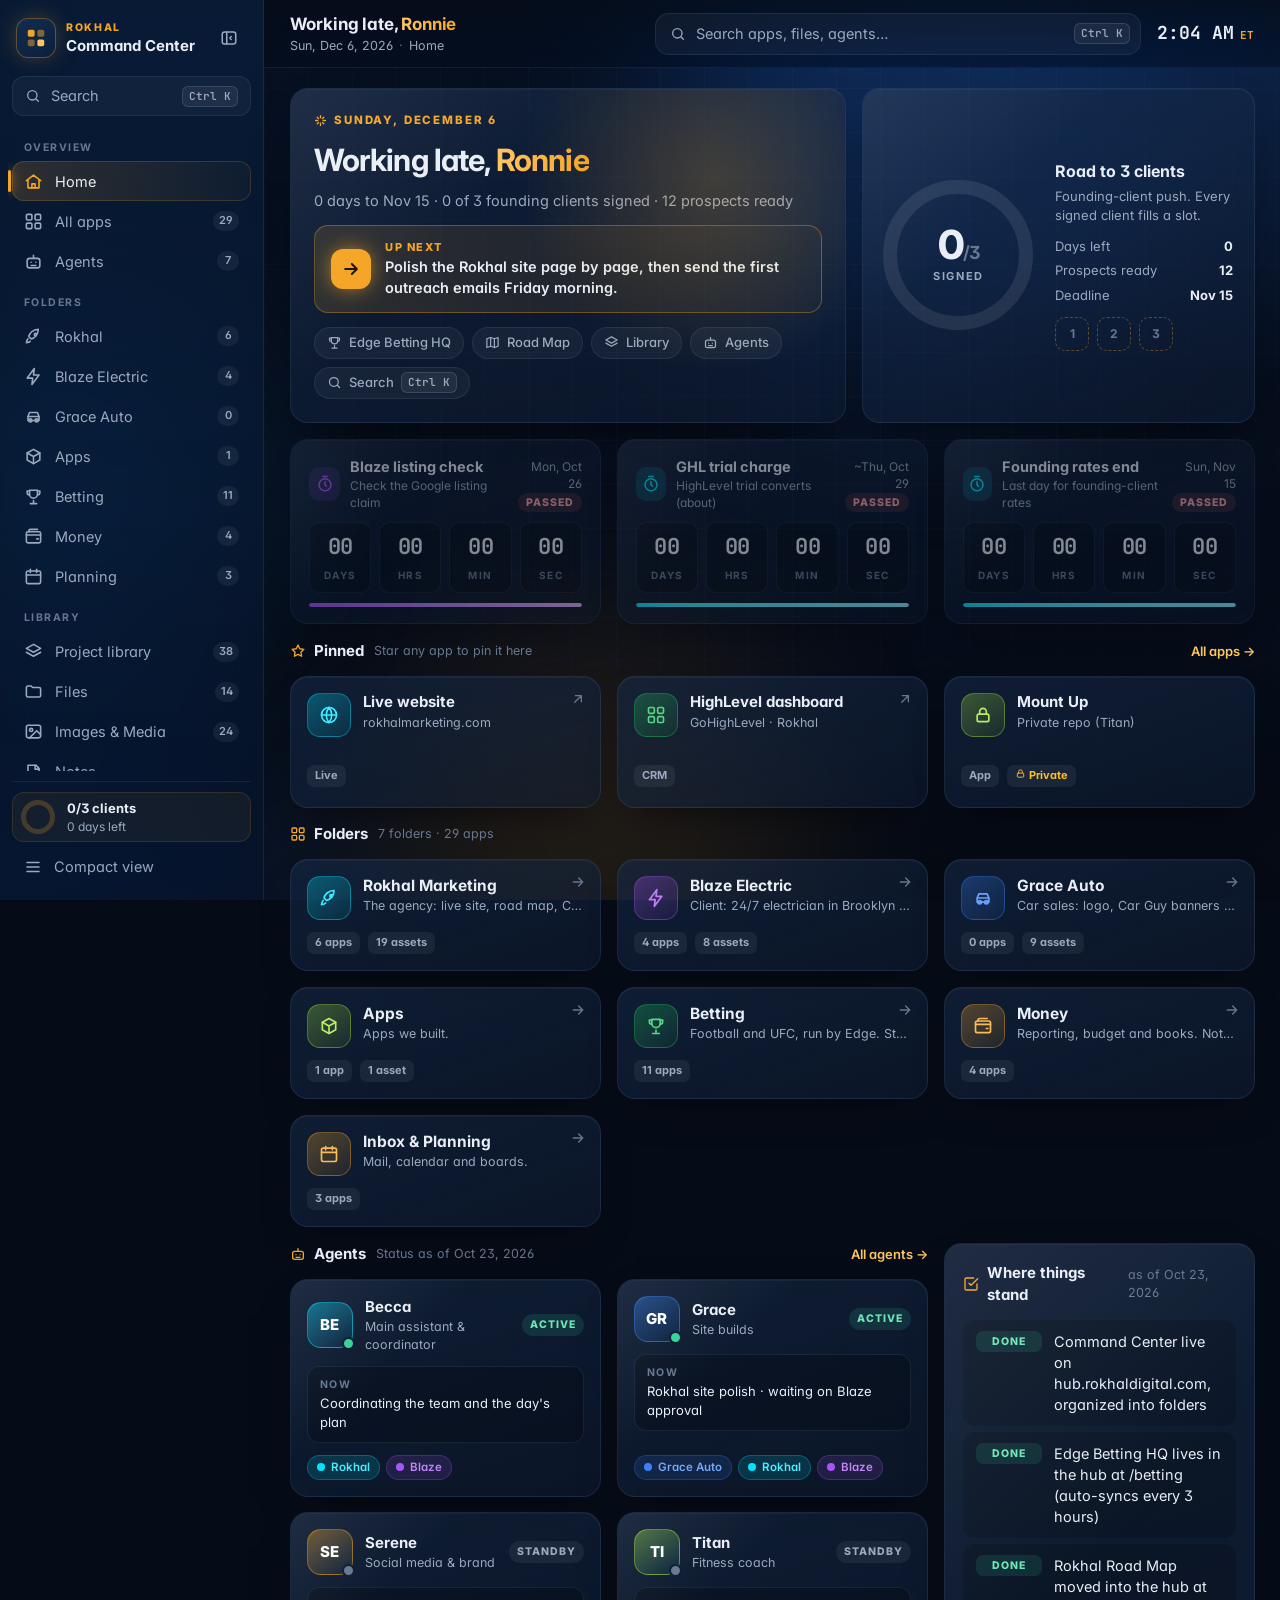
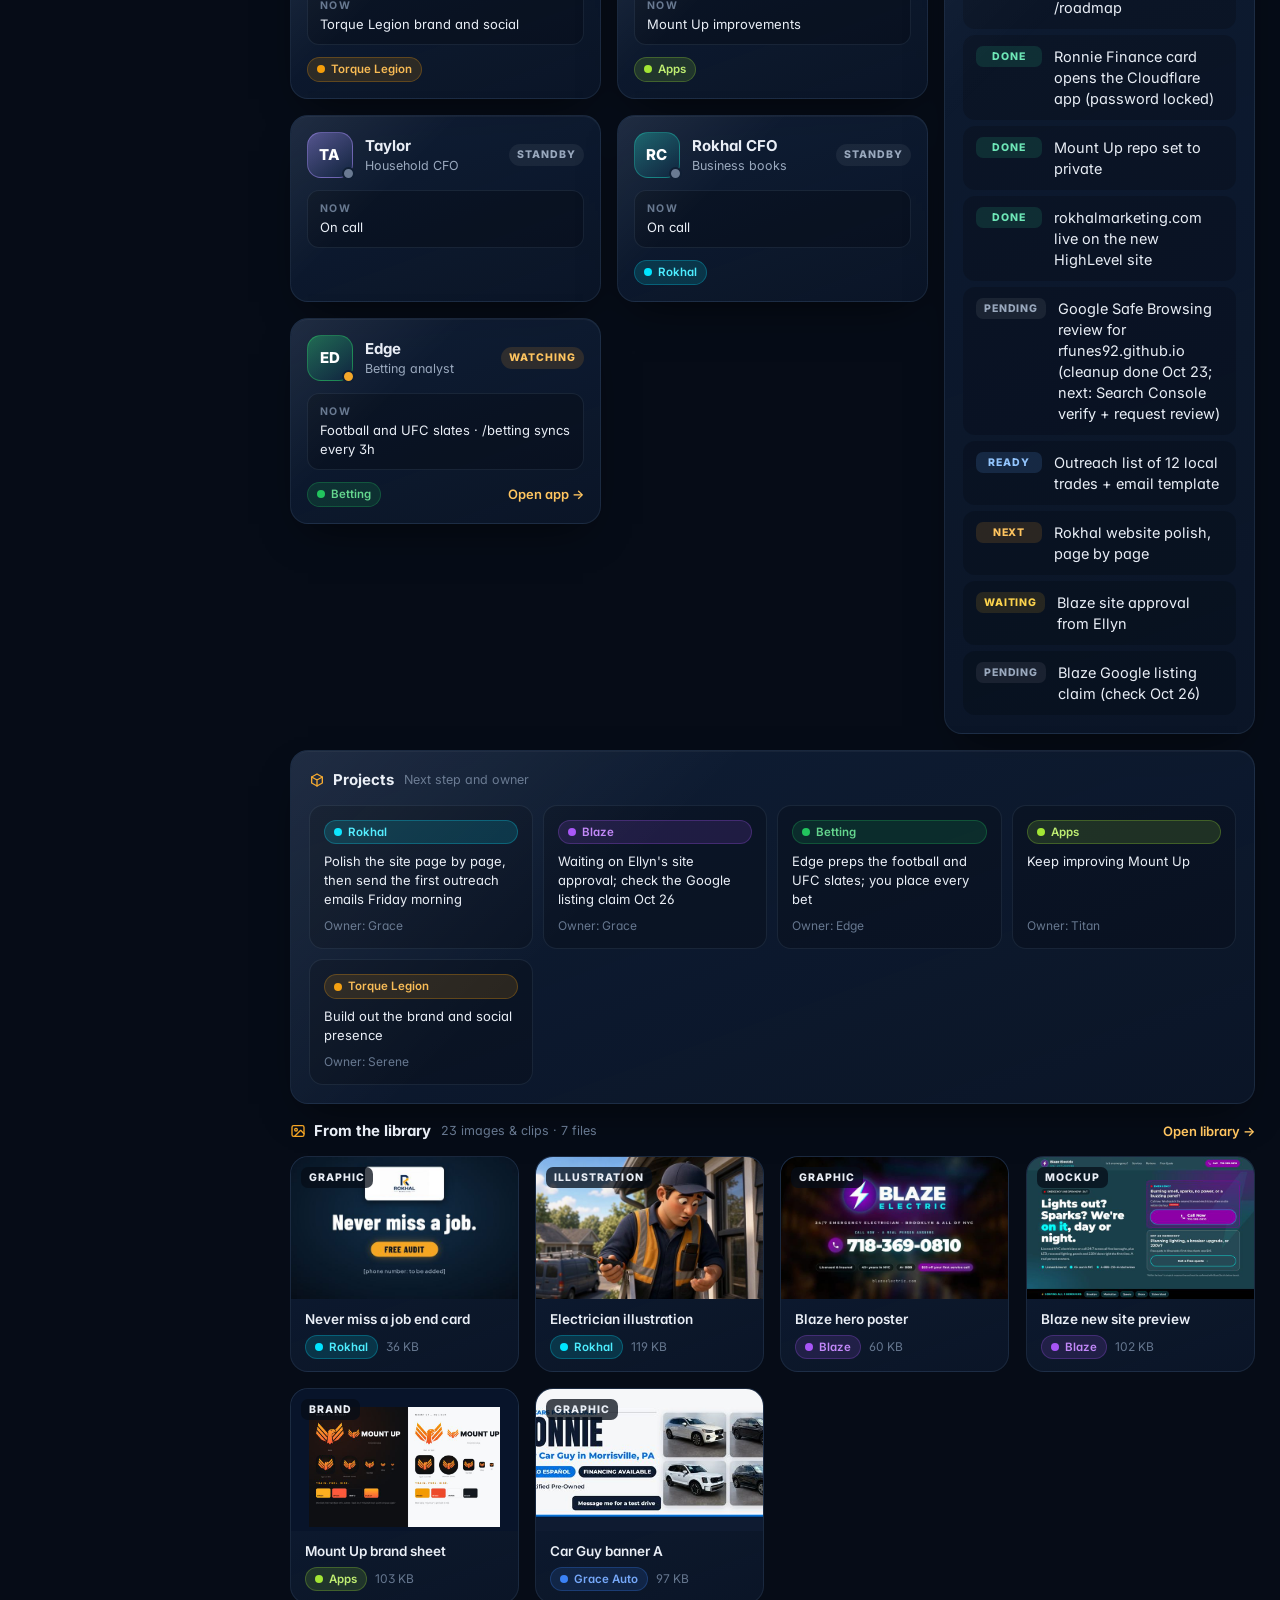
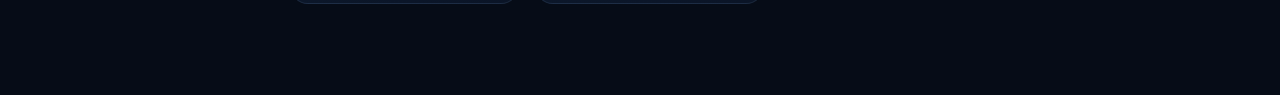
==== commit 05c6561c: "Advanced UI redesign: full-width navy/amber hub" ====
--- a/index.html
+++ b/index.html
@@ -6,426 +6,72 @@
 <meta name="viewport" content="width=device-width, initial-scale=1, viewport-fit=cover">
 <title>Command Center · Ronnie</title>
 <meta name="description" content="Ronnie's Command Center: every app, site, file and image for Rokhal Marketing and clients.">
-<meta name="theme-color" content="#0b0d10">
+<meta name="theme-color" content="#060c17">
 <meta name="color-scheme" content="dark">
 <meta name="apple-mobile-web-app-capable" content="yes">
 <meta name="mobile-web-app-capable" content="yes">
 <meta name="apple-mobile-web-app-status-bar-style" content="black-translucent">
 <meta name="apple-mobile-web-app-title" content="Command">
 <link rel="manifest" href="manifest.json">
-<link rel="icon" type="image/svg+xml" href="data:image/svg+xml,%3Csvg xmlns='http://www.w3.org/2000/svg' viewBox='0 0 64 64'%3E%3Crect width='64' height='64' rx='14' fill='%230b0d10'/%3E%3Crect x='12' y='12' width='17' height='17' rx='4' fill='%2300e5ff'/%3E%3Crect x='35' y='12' width='17' height='17' rx='4' fill='%2300e5ff' opacity='.55'/%3E%3Crect x='12' y='35' width='17' height='17' rx='4' fill='%2300e5ff' opacity='.55'/%3E%3Crect x='35' y='35' width='17' height='17' rx='4' fill='%2300e5ff'/%3E%3C/svg%3E">
+<link rel="icon" type="image/svg+xml" href="icon.svg">
 <link rel="apple-touch-icon" href="icon.svg">
 <link rel="preconnect" href="https://fonts.googleapis.com">
 <link rel="preconnect" href="https://fonts.gstatic.com" crossorigin>
-<link href="https://fonts.googleapis.com/css2?family=Inter:wght@400;500;600;700;800&display=swap" rel="stylesheet">
-<style>
-:root{
-  --bg:#0b0d10;--bg2:#0e1115;--panel:rgba(22,26,32,.72);--card:#13171c;--card2:#171c22;--line:rgba(255,255,255,.07);--line2:rgba(255,255,255,.12);
-  --text:#e8edf2;--muted:#8d98a5;--dim:#5f6a77;--cyan:#00e5ff;--cyan2:#00b8cc;--cyan-soft:rgba(0,229,255,.12);
-  --r:16px;--side:252px;--shadow:0 1px 2px rgba(0,0,0,.45),0 10px 30px rgba(0,0,0,.28);
-  --ease:cubic-bezier(.2,.7,.2,1);--pad:16px;--gap:14px;
-}
-body.compact{--pad:11px;--gap:10px}
-*{box-sizing:border-box}
-html{-webkit-text-size-adjust:100%;scroll-behavior:smooth}
-body{margin:0;background:var(--bg);color:var(--text);font-family:Inter,system-ui,-apple-system,"Segoe UI",Roboto,sans-serif;font-size:14.5px;line-height:1.45;-webkit-font-smoothing:antialiased;font-feature-settings:"cv11","ss01"}
-body::before{content:"";position:fixed;inset:0;pointer-events:none;z-index:-1;background:radial-gradient(1000px 500px at 90% -15%,rgba(0,229,255,.09),transparent 60%),radial-gradient(800px 420px at 20% 110%,rgba(124,92,255,.06),transparent 60%)}
-a{color:inherit;text-decoration:none}
-button{font:inherit;color:inherit}
-svg{flex:none}
-::selection{background:rgba(0,229,255,.3)}
-:focus-visible{outline:2px solid var(--cyan);outline-offset:2px}
-
-/* ---------- layout ---------- */
-.app{display:grid;grid-template-columns:var(--side) 1fr;min-height:100vh;transition:grid-template-columns .25s var(--ease);background:linear-gradient(90deg,rgba(12,15,19,.92) calc(var(--side) - 1px),rgba(255,255,255,.07) calc(var(--side) - 1px),rgba(255,255,255,.07) var(--side),transparent var(--side))}
-body.collapsed{--side:72px}
-.side{position:sticky;top:0;height:100vh;display:flex;flex-direction:column;gap:4px;padding:16px 12px;border-right:1px solid var(--line);background:linear-gradient(180deg,rgba(14,17,21,.92),rgba(10,12,15,.92));backdrop-filter:blur(14px);-webkit-backdrop-filter:blur(14px);overflow:hidden;z-index:30}
-.brand{display:flex;align-items:center;gap:11px;padding:4px 6px 14px;white-space:nowrap}
-.logo{width:36px;height:36px;border-radius:11px;background:#000;border:1px solid var(--line2);display:grid;place-items:center;box-shadow:0 0 20px rgba(0,229,255,.2);flex:none}
-.brand .bt{font-weight:800;letter-spacing:-.01em;font-size:15px}
-.brand .bs{font-size:11px;color:var(--cyan);font-weight:700;letter-spacing:.12em;text-transform:uppercase}
-.kbtn{display:flex;align-items:center;gap:10px;height:38px;margin:0 2px 10px;padding:0 10px;border-radius:10px;border:1px solid var(--line);background:rgba(255,255,255,.03);color:var(--muted);cursor:pointer;white-space:nowrap;transition:border-color .15s,color .15s}
-.kbtn:hover{border-color:rgba(0,229,255,.4);color:var(--text)}
-.kbtn .kk{margin-left:auto;font-size:11px;font-weight:700;border:1px solid var(--line2);border-radius:6px;padding:1px 6px;color:var(--dim)}
-.navlabel{font-size:10.5px;font-weight:700;letter-spacing:.14em;text-transform:uppercase;color:var(--dim);padding:12px 12px 6px;white-space:nowrap}
-.nav{display:flex;flex-direction:column;gap:2px}
-.nav a{position:relative;display:flex;align-items:center;gap:12px;height:40px;padding:0 12px;border-radius:10px;color:var(--muted);font-weight:550;font-weight:500;white-space:nowrap;transition:background .15s,color .15s}
-.nav a:hover{background:rgba(255,255,255,.04);color:var(--text)}
-.nav a.on{background:linear-gradient(90deg,rgba(0,229,255,.16),rgba(0,229,255,.04));color:var(--text)}
-.nav a.on::before{content:"";position:absolute;left:-12px;top:9px;bottom:9px;width:3px;border-radius:0 3px 3px 0;background:var(--cyan);box-shadow:0 0 12px var(--cyan)}
-.nav a.on svg{color:var(--cyan)}
-.nav .badge{margin-left:auto;font-size:11px;font-weight:700;min-width:22px;height:20px;padding:0 6px;border-radius:999px;display:grid;place-items:center;background:rgba(255,255,255,.05);color:var(--dim)}
-.nav a.on .badge{background:var(--cyan-soft);color:var(--cyan)}
-.side-foot{margin-top:auto;display:flex;flex-direction:column;gap:4px;padding-top:10px;border-top:1px solid var(--line)}
-.side-foot button{display:flex;align-items:center;gap:12px;height:38px;padding:0 12px;border-radius:10px;border:0;background:none;color:var(--muted);cursor:pointer;white-space:nowrap;text-align:left}
-.side-foot button:hover{background:rgba(255,255,255,.04);color:var(--text)}
-body.collapsed .lbl,body.collapsed .badge,body.collapsed .navlabel,body.collapsed .brand .txt,body.collapsed .kbtn .kk,body.collapsed .kbtn .lbl{display:none}
-body.collapsed .nav a,body.collapsed .side-foot button,body.collapsed .kbtn{justify-content:center;padding:0}
-body.collapsed .brand{justify-content:center;padding-left:0;padding-right:0}
-body.collapsed .collapse-ic{transform:rotate(180deg)}
-.collapse-ic{transition:transform .25s var(--ease)}
-
-.main{min-width:0;display:flex;flex-direction:column}
-.topbar{position:sticky;top:0;z-index:20;display:flex;align-items:center;gap:14px;height:64px;padding:0 28px;border-bottom:1px solid var(--line);background:rgba(11,13,16,.72);backdrop-filter:blur(16px) saturate(1.3);-webkit-backdrop-filter:blur(16px) saturate(1.3)}
-.crumb{display:flex;align-items:center;gap:8px;font-weight:600;min-width:0}
-.crumb .c1{color:var(--dim);font-weight:500}
-.crumb .c2{white-space:nowrap;overflow:hidden;text-overflow:ellipsis}
-.topsearch{margin-left:auto;display:flex;align-items:center;gap:10px;width:min(360px,40vw);height:38px;padding:0 12px;border-radius:10px;border:1px solid var(--line);background:rgba(255,255,255,.03);color:var(--dim);cursor:pointer;transition:border-color .15s}
-.topsearch:hover{border-color:rgba(0,229,255,.4)}
-.topsearch .kk{margin-left:auto;font-size:11px;font-weight:700;border:1px solid var(--line2);border-radius:6px;padding:1px 6px}
-.clock{display:flex;flex-direction:column;align-items:flex-end;line-height:1.15;white-space:nowrap}
-.clock .t{font-weight:700;font-variant-numeric:tabular-nums}
-.clock .d{font-size:11.5px;color:var(--dim)}
-.iconbtn{width:40px;height:40px;border-radius:10px;border:1px solid var(--line);background:rgba(255,255,255,.03);display:none;place-items:center;cursor:pointer;color:var(--text)}
-.content{padding:26px 28px 80px;max-width:1280px;width:100%;margin:0 auto}
-.view{animation:viewIn .35s var(--ease) both}
-@keyframes viewIn{from{opacity:0;transform:translateY(8px)}to{opacity:1;transform:none}}
-@keyframes up{from{opacity:0;transform:translateY(10px)}to{opacity:1;transform:none}}
-
-/* ---------- common ---------- */
-.hero{display:flex;align-items:flex-end;justify-content:space-between;gap:16px;flex-wrap:wrap;margin-bottom:20px}
-.hero h1{margin:0;font-size:30px;font-weight:800;letter-spacing:-.025em;line-height:1.15}
-.hero h1 .hl{background:linear-gradient(90deg,#fff,var(--cyan));-webkit-background-clip:text;background-clip:text;color:transparent}
-.hero p{margin:6px 0 0;color:var(--muted)}
-.eyebrow{font-size:11px;letter-spacing:.14em;text-transform:uppercase;color:var(--cyan);font-weight:700;margin-bottom:6px;display:flex;align-items:center;gap:8px}
-.glass{background:var(--panel);border:1px solid var(--line);border-radius:var(--r);box-shadow:var(--shadow);backdrop-filter:blur(12px);-webkit-backdrop-filter:blur(12px)}
-.sec-head{display:flex;align-items:center;gap:10px;margin:28px 0 12px;flex-wrap:wrap}
-.sec-head h2{margin:0;font-size:16px;font-weight:700;letter-spacing:-.01em;display:flex;align-items:center;gap:8px}
-.sec-head .sub{color:var(--dim);font-size:13px}
-.sec-head .right{margin-left:auto;display:flex;gap:8px;align-items:center}
-.linkbtn{background:none;border:0;color:var(--cyan);cursor:pointer;padding:0;font-weight:600;font-size:13px}
-.linkbtn:hover{text-decoration:underline}
-.chips{display:flex;gap:8px;flex-wrap:wrap}
-.chip{height:34px;padding:0 13px;border-radius:999px;border:1px solid var(--line);background:rgba(255,255,255,.03);color:var(--muted);font-size:13px;font-weight:600;cursor:pointer;display:inline-flex;align-items:center;gap:7px;transition:all .15s}
-.chip:hover{color:var(--text);border-color:var(--line2)}
-.chip.on{background:var(--cyan);color:#001318;border-color:var(--cyan);box-shadow:0 0 16px rgba(0,229,255,.3)}
-.chip .dot{width:7px;height:7px;border-radius:50%}
-.chip .n{font-size:11px;opacity:.7}
-.field{position:relative;flex:1 1 240px;max-width:360px}
-.field svg{position:absolute;left:12px;top:50%;transform:translateY(-50%);color:var(--dim)}
-.field input{width:100%;height:38px;border-radius:10px;border:1px solid var(--line);background:rgba(255,255,255,.03);color:var(--text);font:inherit;padding:0 12px 0 36px;outline:none;transition:border-color .15s,box-shadow .15s}
-.field input:focus{border-color:var(--cyan);box-shadow:0 0 0 3px var(--cyan-soft)}
-.toolbar{display:flex;gap:12px;align-items:center;flex-wrap:wrap;margin-bottom:16px}
-.ptag{display:inline-flex;align-items:center;gap:6px;font-size:11.5px;font-weight:600;padding:2px 9px;border-radius:999px;background:rgba(255,255,255,.04);border:1px solid var(--line);color:var(--muted);white-space:nowrap}
-.ptag i{width:6px;height:6px;border-radius:50%;display:block}
-.lock{display:inline-flex;align-items:center;gap:5px;font-size:11px;font-weight:700;padding:2px 8px;border-radius:999px;background:rgba(245,158,11,.12);color:#fbbf24;border:1px solid rgba(245,158,11,.25);white-space:nowrap}
-.empty{padding:44px 20px;text-align:center;color:var(--muted);border:1px dashed var(--line2);border-radius:var(--r)}
-.empty .et{color:var(--text);font-weight:600;margin:10px 0 4px}
-
-/* ---------- cards ---------- */
-.grid{display:grid;grid-template-columns:repeat(auto-fill,minmax(240px,1fr));gap:var(--gap)}
-.card{position:relative;display:flex;gap:14px;align-items:center;padding:var(--pad);border-radius:var(--r);background:linear-gradient(180deg,var(--card2),var(--card));border:1px solid var(--line);box-shadow:var(--shadow);transition:transform .2s var(--ease),border-color .2s,box-shadow .2s;min-width:0;cursor:pointer;animation:up .45s var(--ease) both;animation-delay:calc(var(--i,0)*24ms)}
-.card:hover{transform:translateY(-3px);border-color:rgba(0,229,255,.5);box-shadow:0 14px 34px rgba(0,0,0,.45),0 0 0 1px rgba(0,229,255,.2),0 0 26px rgba(0,229,255,.16)}
-.card:active{transform:translateY(-1px) scale(.99)}
-.card .tile{flex:none;width:44px;height:44px;border-radius:12px;display:grid;place-items:center;transition:transform .2s var(--ease)}
-.card:hover .tile{transform:scale(1.06)}
-body.compact .card .tile{width:36px;height:36px;border-radius:10px}
-.card .body{min-width:0;flex:1}
-.card .ttl{font-weight:600;font-size:14.5px;white-space:nowrap;overflow:hidden;text-overflow:ellipsis}
-.card .site{color:var(--muted);font-size:12.5px;white-space:nowrap;overflow:hidden;text-overflow:ellipsis;margin-top:1px}
-.card .tag{display:inline-block;margin-top:7px;font-size:10.5px;font-weight:700;padding:2px 8px;border-radius:999px;background:rgba(255,255,255,.04);border:1px solid var(--line2);color:var(--muted);letter-spacing:.03em;text-transform:uppercase}
-body.compact .card .tag{display:none}
-.card .acts{position:absolute;top:8px;right:8px;display:flex;gap:2px;opacity:0;transform:translateY(-2px);transition:opacity .15s,transform .15s}
-.card:hover .acts,.card:focus-within .acts{opacity:1;transform:none}
-.card .acts button{width:30px;height:30px;border-radius:8px;border:0;background:rgba(11,13,16,.75);color:var(--muted);display:grid;place-items:center;cursor:pointer;transition:color .15s,background .15s}
-.card .acts button:hover{color:var(--cyan);background:rgba(0,229,255,.1)}
-.card .acts button.pinned{color:#fbbf24}
-.card.pinned-card .acts .pin{opacity:1}
-.card .star{position:absolute;top:10px;right:12px;color:#fbbf24;opacity:.9;transition:opacity .15s}
-.card:hover .star{opacity:0}
-
-/* ---------- home ---------- */
-.upnext{position:relative;overflow:hidden;display:flex;align-items:center;gap:16px;padding:18px 20px;border-radius:var(--r);border:1px solid rgba(0,229,255,.35);background:linear-gradient(100deg,rgba(0,229,255,.16),rgba(0,229,255,.03) 60%,transparent),var(--card);box-shadow:var(--shadow),inset 0 1px 0 rgba(255,255,255,.04)}
-.upnext::after{content:"";position:absolute;inset:0;background:linear-gradient(110deg,transparent 40%,rgba(255,255,255,.06) 50%,transparent 60%);transform:translateX(-100%);animation:sheen 5s 1s ease-in-out infinite}
-@keyframes sheen{0%,70%{transform:translateX(-100%)}100%{transform:translateX(100%)}}
-.upnext .ic{flex:none;width:42px;height:42px;border-radius:12px;background:var(--cyan);color:#001318;display:grid;place-items:center;box-shadow:0 0 22px rgba(0,229,255,.45)}
-.upnext .k{font-size:11px;letter-spacing:.14em;text-transform:uppercase;color:var(--cyan);font-weight:700}
-.upnext .v{font-weight:600;font-size:16px;margin-top:2px}
-.panels{display:grid;grid-template-columns:1.45fr 1fr;gap:16px;margin-top:16px}
-.panel{padding:18px 20px}
-.panel h3{margin:0;font-size:15px;font-weight:700;display:flex;align-items:center;gap:8px}
-.panel .meta{color:var(--dim);font-size:12.5px;margin:2px 0 14px}
-.status{list-style:none;margin:0;padding:0;display:grid;gap:7px}
-.status li{display:flex;gap:12px;align-items:center;padding:9px 12px;border-radius:11px;background:rgba(0,0,0,.22);border:1px solid var(--line);animation:up .4s var(--ease) both;animation-delay:calc(var(--i)*40ms)}
-.pill{flex:none;font-size:11px;font-weight:700;padding:3px 9px;border-radius:999px;min-width:66px;text-align:center}
-.s-Done{background:rgba(34,197,94,.14);color:#4ade80}.s-Ready{background:rgba(0,229,255,.14);color:var(--cyan)}.s-Next{background:rgba(124,92,255,.18);color:#a78bfa}.s-Waiting{background:rgba(245,158,11,.15);color:#fbbf24}.s-Pending{background:rgba(148,163,184,.14);color:#cbd5e1}
-.goal{display:flex;align-items:center;gap:18px}
-.ring{position:relative;width:112px;height:112px;flex:none}
-.ring svg{transform:rotate(-90deg)}
-.ring .rv{position:absolute;inset:0;display:grid;place-items:center;text-align:center;line-height:1}
-.ring .rv b{font-size:30px;font-weight:800;letter-spacing:-.03em}
-.ring .rv span{display:block;font-size:11px;color:var(--muted);margin-top:4px}
-.stats{display:grid;grid-template-columns:1fr;gap:8px;flex:1}
-.stat{display:flex;align-items:baseline;justify-content:space-between;gap:10px;background:rgba(0,0,0,.22);border:1px solid var(--line);border-radius:11px;padding:9px 12px}
-.stat .v{font-size:18px;font-weight:700;font-variant-numeric:tabular-nums}
-.stat .k{font-size:12.5px;color:var(--muted)}
-.stat.hl .v{color:var(--cyan)}
-.bar{height:8px;border-radius:999px;background:rgba(0,0,0,.3);border:1px solid var(--line);overflow:hidden;margin-top:14px}
-.bar>i{display:block;height:100%;background:linear-gradient(90deg,var(--cyan2),var(--cyan));box-shadow:0 0 12px rgba(0,229,255,.6);border-radius:999px;min-width:6px;transition:width .8s var(--ease)}
-.recent{display:grid;grid-template-columns:repeat(auto-fill,minmax(240px,1fr));gap:8px}
-.ritem{display:flex;align-items:center;gap:10px;padding:9px 12px;border-radius:12px;border:1px solid var(--line);background:rgba(255,255,255,.02);cursor:pointer;transition:border-color .15s,background .15s;min-width:0}
-.ritem:hover{border-color:rgba(0,229,255,.4);background:rgba(0,229,255,.04)}
-.ritem .mini{width:28px;height:28px;border-radius:8px;display:grid;place-items:center;flex:none}
-.ritem .rt{font-weight:600;font-size:13.5px;white-space:nowrap;overflow:hidden;text-overflow:ellipsis}
-.ritem .rs{font-size:11.5px;color:var(--dim)}
-.strip{display:grid;grid-template-columns:repeat(6,1fr);gap:10px}
-.strip button{padding:0;border:1px solid var(--line);border-radius:12px;overflow:hidden;aspect-ratio:4/3;background:#000;cursor:pointer;transition:transform .2s var(--ease),border-color .2s}
-.strip button:hover{transform:translateY(-2px);border-color:rgba(0,229,255,.5)}
-.strip img{width:100%;height:100%;object-fit:cover;display:block}
-
-/* ---------- section view extras ---------- */
-.mini-files{display:grid;gap:8px}
-
-/* ---------- files ---------- */
-.ftable{width:100%;border-collapse:separate;border-spacing:0;overflow:hidden}
-.ftable th{text-align:left;font-size:11px;letter-spacing:.1em;text-transform:uppercase;color:var(--dim);font-weight:700;padding:12px 16px;border-bottom:1px solid var(--line)}
-.ftable td{padding:12px 16px;border-bottom:1px solid var(--line);vertical-align:middle}
-body.compact .ftable td{padding:8px 16px}
-.ftable tr:last-child td{border-bottom:0}
-.ftable tbody tr{transition:background .15s;animation:up .35s var(--ease) both;animation-delay:calc(var(--i)*18ms)}
-.ftable tbody tr:hover{background:rgba(255,255,255,.025)}
-.fname{display:flex;align-items:center;gap:12px;min-width:0}
-.ficon{width:36px;height:36px;border-radius:10px;display:grid;place-items:center;flex:none;font-size:9.5px;font-weight:800;letter-spacing:.04em}
-.fname .n{font-weight:600}
-.fname .note{font-size:12px;color:var(--dim);margin-top:1px}
-.num{color:var(--muted);font-variant-numeric:tabular-nums;white-space:nowrap}
-.btns{display:flex;gap:6px;justify-content:flex-end}
-.btn{height:32px;padding:0 12px;border-radius:9px;border:1px solid var(--line2);background:rgba(255,255,255,.03);display:inline-flex;align-items:center;gap:7px;font-size:12.5px;font-weight:600;cursor:pointer;color:var(--text);transition:all .15s;white-space:nowrap}
-.btn:hover{border-color:var(--cyan);color:var(--cyan);background:var(--cyan-soft)}
-.btn.primary{background:var(--cyan);color:#001318;border-color:var(--cyan)}
-.btn.primary:hover{box-shadow:0 0 16px rgba(0,229,255,.45);color:#001318}
-.ftable tr.priv{opacity:.82}
-
-/* ---------- media ---------- */
-.gallery{columns:4 260px;column-gap:var(--gap)}
-.tilem{break-inside:avoid;margin-bottom:var(--gap);border-radius:var(--r);overflow:hidden;border:1px solid var(--line);background:var(--card);box-shadow:var(--shadow);transition:transform .2s var(--ease),border-color .2s,box-shadow .2s;animation:up .45s var(--ease) both;animation-delay:calc(var(--i)*22ms)}
-.tilem:hover{transform:translateY(-3px);border-color:rgba(0,229,255,.45);box-shadow:0 14px 34px rgba(0,0,0,.45),0 0 24px rgba(0,229,255,.14)}
-.tilem .ph{position:relative;display:block;width:100%;padding:0;border:0;background:#07090b;cursor:zoom-in}
-.tilem .ph img{display:block;width:100%;height:auto;transition:transform .5s var(--ease)}
-.tilem:hover .ph img{transform:scale(1.03)}
-.tilem .ph.contain{aspect-ratio:4/3;display:grid;place-items:center;background:repeating-conic-gradient(#0f1317 0 25%,#0b0e11 0 50%) 0 0/18px 18px}
-.tilem .ph.contain img{width:auto;max-width:70%;max-height:70%}
-.tilem video{display:block;width:100%;background:#000;aspect-ratio:16/9}
-.tilem .au{padding:18px 16px 6px;display:flex;flex-direction:column;gap:12px;background:linear-gradient(135deg,rgba(0,229,255,.12),rgba(124,92,255,.08))}
-.wave{display:flex;align-items:center;gap:3px;height:46px}
-.wave i{flex:1;border-radius:3px;background:linear-gradient(180deg,var(--cyan),rgba(0,229,255,.25))}
-.tilem audio{width:100%;height:36px}
-.tilem .meta{display:flex;align-items:center;gap:8px;padding:10px 12px}
-.tilem .mt{font-weight:600;font-size:13.5px;flex:1;min-width:0;white-space:nowrap;overflow:hidden;text-overflow:ellipsis}
-.tilem .ms{font-size:11.5px;color:var(--dim)}
-.tilem .dl{width:30px;height:30px;border-radius:8px;border:1px solid var(--line);background:none;display:grid;place-items:center;color:var(--muted);cursor:pointer;flex:none}
-.tilem .dl:hover{color:var(--cyan);border-color:rgba(0,229,255,.4)}
-.tilem .kind{position:absolute;top:10px;left:10px;font-size:10.5px;font-weight:700;letter-spacing:.06em;text-transform:uppercase;padding:3px 8px;border-radius:999px;background:rgba(0,0,0,.6);backdrop-filter:blur(6px);color:#fff;border:1px solid rgba(255,255,255,.12)}
-.tilem.priv .lockph{aspect-ratio:16/9;display:grid;place-items:center;color:#fbbf24;background:repeating-linear-gradient(45deg,#101316 0 10px,#0c0f12 10px 20px)}
-
-/* lightbox */
-.lb{position:fixed;inset:0;z-index:80;display:none;background:rgba(4,6,8,.9);backdrop-filter:blur(10px);-webkit-backdrop-filter:blur(10px)}
-.lb.open{display:flex;flex-direction:column;animation:viewIn .2s ease both}
-.lb-top{display:flex;align-items:center;gap:12px;padding:14px 18px;padding-top:calc(14px + env(safe-area-inset-top))}
-.lb-top .t{font-weight:700}
-.lb-top .s{color:var(--muted);font-size:12.5px}
-.lb-top .sp{flex:1}
-.lb-stage{flex:1;min-height:0;overflow:auto;display:flex;align-items:flex-start;justify-content:center;padding:0 70px 24px}
-.lb-stage img{max-width:100%;max-height:calc(100vh - 110px);margin:auto;border-radius:12px;box-shadow:0 20px 60px rgba(0,0,0,.6);display:block}
-.lb-stage.tall img{max-height:none;max-width:min(100%,1000px)}
-.lb-nav{position:fixed;top:50%;transform:translateY(-50%);width:46px;height:46px;border-radius:50%;border:1px solid var(--line2);background:rgba(20,24,28,.8);display:grid;place-items:center;cursor:pointer;color:#fff}
-.lb-nav:hover{border-color:var(--cyan);color:var(--cyan)}
-.lb-prev{left:14px}.lb-next{right:14px}
-
-/* palette */
-.pal{position:fixed;inset:0;z-index:90;display:none;background:rgba(4,6,8,.6);backdrop-filter:blur(6px);-webkit-backdrop-filter:blur(6px);padding:12vh 16px 16px}
-.pal.open{display:block;animation:viewIn .15s ease both}
-.pal-box{max-width:640px;margin:0 auto;border-radius:18px;background:rgba(18,22,27,.96);border:1px solid var(--line2);box-shadow:0 30px 80px rgba(0,0,0,.6),0 0 0 1px rgba(0,229,255,.08);overflow:hidden}
-.pal-in{display:flex;align-items:center;gap:12px;padding:0 18px;height:58px;border-bottom:1px solid var(--line)}
-.pal-in input{flex:1;height:100%;border:0;background:none;color:var(--text);font:inherit;font-size:16px;outline:none}
-.pal-in .esc{font-size:11px;font-weight:700;border:1px solid var(--line2);border-radius:6px;padding:2px 7px;color:var(--dim)}
-.pal-list{max-height:min(56vh,460px);overflow:auto;padding:8px}
-.pal-g{font-size:10.5px;letter-spacing:.14em;text-transform:uppercase;color:var(--dim);font-weight:700;padding:10px 10px 6px}
-.pal-i{display:flex;align-items:center;gap:12px;padding:9px 10px;border-radius:10px;cursor:pointer}
-.pal-i.sel{background:rgba(0,229,255,.1);box-shadow:inset 0 0 0 1px rgba(0,229,255,.3)}
-.pal-i .mini{width:30px;height:30px;border-radius:8px;display:grid;place-items:center;flex:none;overflow:hidden}
-.pal-i .mini img{width:100%;height:100%;object-fit:cover}
-.pal-i .pt{font-weight:600;font-size:14px}
-.pal-i .ps{font-size:12px;color:var(--dim)}
-.pal-i .go{margin-left:auto;font-size:11px;color:var(--dim)}
-.pal-i.sel .go{color:var(--cyan)}
-.pal-foot{display:flex;gap:14px;padding:10px 16px;border-top:1px solid var(--line);font-size:11.5px;color:var(--dim)}
-.pal-foot kbd{font:inherit;font-weight:700;border:1px solid var(--line2);border-radius:5px;padding:0 5px;margin-right:4px}
-
-.toast{position:fixed;left:50%;bottom:28px;transform:translate(-50%,20px);opacity:0;z-index:95;padding:10px 16px;border-radius:12px;background:#0f1418;border:1px solid rgba(0,229,255,.4);box-shadow:0 10px 30px rgba(0,0,0,.5),0 0 20px rgba(0,229,255,.15);font-weight:600;font-size:13.5px;display:flex;gap:8px;align-items:center;transition:all .25s var(--ease);pointer-events:none}
-.toast.show{opacity:1;transform:translate(-50%,0)}
-
-/* notes */
-.notes textarea{width:100%;min-height:340px;resize:vertical;border:0;background:none;color:var(--text);font:inherit;font-size:15px;line-height:1.6;padding:18px 20px;outline:none}
-.notes .nf{display:flex;justify-content:space-between;padding:10px 16px;border-top:1px solid var(--line);font-size:12px;color:var(--dim)}
-
-/* mobile */
-.tabbar,.scrim{display:none}
-/* folders */
-.grid{grid-auto-rows:1fr}
-.card{min-height:96px;height:100%}
-.ftiles{display:grid;grid-template-columns:repeat(auto-fill,minmax(200px,1fr));gap:var(--gap);margin-bottom:8px}
-.ftile{display:flex;align-items:center;gap:12px;padding:12px 14px;border-radius:var(--r);background:linear-gradient(180deg,var(--card2),var(--card));border:1px solid var(--line);color:inherit;text-decoration:none;transition:border-color .2s,transform .2s var(--ease);animation:up .45s var(--ease) both;animation-delay:calc(var(--i,0)*24ms)}
-.ftile:hover{border-color:rgba(0,229,255,.5);transform:translateY(-2px)}
-.ftile .fti{display:block;font-weight:600;font-size:14px;white-space:nowrap;overflow:hidden;text-overflow:ellipsis}
-.fic{flex:none;width:36px;height:36px;border-radius:10px;display:grid;place-items:center;background:var(--cyan-soft);border:1px solid rgba(0,229,255,.25)}
-.fmeta{display:block;color:var(--muted);font-size:12px}
-.folder{margin:0 0 14px;border:1px solid var(--line);border-radius:var(--r);background:rgba(255,255,255,.015);padding:0 14px}
-.folder>summary{list-style:none;display:flex;align-items:center;gap:12px;padding:14px 0;cursor:pointer;user-select:none}
-.folder>summary::-webkit-details-marker{display:none}
-.folder>summary .fti{font-weight:700;font-size:16px}
-.folder>summary .badge{font-size:11px;font-weight:700;min-width:22px;height:20px;padding:0 6px;border-radius:999px;display:grid;place-items:center;background:var(--cyan-soft);color:var(--cyan)}
-.folder>summary .fopen{margin-left:auto;text-decoration:none}
-.folder>summary .chev{color:var(--muted);transition:transform .2s;display:grid}
-.folder:not([open])>summary .chev{transform:rotate(-90deg)}
-.folder[open]>summary{border-bottom:1px solid var(--line);margin-bottom:14px}
-.folder>.grid,.folder>.empty{margin-bottom:14px}
-@media (max-width:820px){.folder>summary .fmeta{display:none}.ftiles{grid-template-columns:1fr 1fr;gap:10px}.ftile{padding:10px}.fic{width:32px;height:32px}}
-@media (max-width:1100px){.panels{grid-template-columns:1fr}.strip{grid-template-columns:repeat(3,1fr)}}
-@media (max-width:820px){
-  .app{grid-template-columns:1fr;background:none}
-  body.collapsed{--side:252px}
-  .side{position:fixed;left:0;top:0;bottom:0;width:280px;height:100%;transform:translateX(-105%);transition:transform .28s var(--ease);padding-top:calc(16px + env(safe-area-inset-top));box-shadow:20px 0 60px rgba(0,0,0,.5)}
-  body.drawer .side{transform:none}
-  body.collapsed .lbl,body.collapsed .badge,body.collapsed .navlabel,body.collapsed .brand .txt{display:revert}
-  .scrim{display:block;position:fixed;inset:0;z-index:25;background:rgba(0,0,0,.5);opacity:0;pointer-events:none;transition:opacity .25s}
-  body.drawer .scrim{opacity:1;pointer-events:auto}
-  .collapse-row{display:none!important}
-  .nav a{height:46px}
-  .iconbtn{display:grid}
-  .topbar{height:auto;min-height:58px;padding:8px 14px;padding-top:calc(8px + env(safe-area-inset-top));gap:10px}
-  .topsearch{width:auto;margin-left:auto;padding:0;justify-content:center;width:40px;height:40px}
-  .topsearch .lbl,.topsearch .kk{display:none}
-  .clock .d{display:none}
-  .content{padding:18px 14px calc(96px + env(safe-area-inset-bottom))}
-  .hero h1{font-size:24px}
-  .grid{grid-template-columns:1fr 1fr;gap:10px}
-  .card{flex-direction:column;align-items:flex-start;gap:10px;padding:14px;min-height:128px}
-  .card .body{width:100%}
-  .card .ttl{white-space:normal;line-height:1.3}
-  .card .acts{opacity:1;transform:none;top:6px;right:6px}
-  .card .acts .copy{display:none}
-  .card .star{display:none}
-  .upnext{align-items:flex-start;padding:16px}
-  .upnext .v{font-size:15px}
-  .goal{flex-direction:column;align-items:stretch}
-  .ring{margin:0 auto}
-  .gallery{columns:2 150px}
-  .strip{grid-template-columns:repeat(3,1fr)}
-  .tabbar{display:flex;position:fixed;left:0;right:0;bottom:0;z-index:40;padding:6px 6px calc(6px + env(safe-area-inset-bottom));background:rgba(11,13,16,.88);backdrop-filter:blur(16px) saturate(1.3);-webkit-backdrop-filter:blur(16px) saturate(1.3);border-top:1px solid var(--line)}
-  .tabbar a,.tabbar button{flex:1;display:flex;flex-direction:column;align-items:center;gap:3px;padding:7px 0;border:0;background:none;color:var(--dim);font-size:10.5px;font-weight:600;border-radius:12px;cursor:pointer}
-  .tabbar .on{color:var(--cyan)}
-  .tabbar .on svg{filter:drop-shadow(0 0 6px rgba(0,229,255,.6))}
-  .ftable thead{display:none}
-  .ftable,.ftable tbody,.ftable tr,.ftable td{display:block;width:100%}
-  .ftable tr{display:grid;grid-template-columns:1fr auto;gap:6px 10px;padding:12px 14px;border-bottom:1px solid var(--line)}
-  .ftable td{padding:0;border:0}
-  .ftable td.c-name{grid-column:1/-1}
-  .ftable td.c-proj{grid-column:1}
-  .ftable td.c-size,.ftable td.c-date{display:none}
-  .ftable td.c-act{grid-column:2;grid-row:2}
-  .lb-stage{padding:0 10px 20px}
-  .lb-nav{display:none}
-  .pal{padding-top:calc(10px + env(safe-area-inset-top))}
-}
-@media (prefers-reduced-motion:reduce){*{animation:none!important;transition:none!important}}
-
-/* ---------- v2.1 ---------- */
-.skip{position:fixed;left:12px;top:-60px;z-index:100;padding:10px 14px;border-radius:10px;background:var(--cyan);color:#001318;font-weight:700;transition:top .15s}
-.skip:focus{top:12px}
-#content:focus{outline:none}
-.card:focus-visible,.proj:focus-visible,.ritem:focus-visible,.tilem .ph:focus-visible,.strip button:focus-visible{outline:2px solid var(--cyan);outline-offset:3px;border-color:rgba(0,229,255,.6)}
-.nav a:focus-visible,.chip:focus-visible,.btn:focus-visible{outline:2px solid var(--cyan);outline-offset:2px}
-.av{display:inline-grid;place-items:center;border-radius:50%;color:#061015;font-weight:800;letter-spacing:.02em;flex:none;line-height:1}
-.projects{display:grid;grid-template-columns:repeat(5,1fr);gap:var(--gap)}
-.proj{position:relative;display:flex;flex-direction:column;gap:10px;padding:14px 14px 12px;border-radius:var(--r);background:linear-gradient(180deg,var(--card2),var(--card));border:1px solid var(--line);box-shadow:var(--shadow);transition:transform .2s var(--ease),border-color .2s,box-shadow .2s;animation:up .45s var(--ease) both;animation-delay:calc(var(--i)*40ms);overflow:hidden;min-width:0}
-.proj::before{content:"";position:absolute;left:0;top:0;right:0;height:2px;background:var(--pc);opacity:.85}
-.proj:hover{transform:translateY(-3px);border-color:color-mix(in srgb,var(--pc) 55%,transparent);box-shadow:0 14px 34px rgba(0,0,0,.45),0 0 24px color-mix(in srgb,var(--pc) 18%,transparent)}
-.proj .ph1{display:flex;align-items:center;gap:8px;color:var(--dim)}
-.proj .pdot{width:9px;height:9px;border-radius:50%;background:var(--pc);box-shadow:0 0 10px var(--pc)}
-.proj .pn{font-weight:700;color:var(--text);flex:1;white-space:nowrap;overflow:hidden;text-overflow:ellipsis}
-.proj .pnext{font-size:13px;color:#c5ced8;line-height:1.4;flex:1}
-.pk{display:block;font-size:10px;letter-spacing:.12em;text-transform:uppercase;color:var(--dim);font-weight:700;margin-bottom:3px}
-.proj .pown{display:flex;align-items:center;gap:8px;font-size:12.5px;font-weight:600;padding-top:10px;border-top:1px solid var(--line);min-width:0}
-.proj .prole{color:var(--dim);font-weight:500;white-space:nowrap;overflow:hidden;text-overflow:ellipsis}
-.team{display:grid;grid-template-columns:repeat(auto-fill,minmax(280px,1fr));gap:var(--gap)}
-.mate{position:relative;padding:18px;border-radius:var(--r);background:radial-gradient(400px 160px at 0 0,color-mix(in srgb,var(--mc) 12%,transparent),transparent 70%),linear-gradient(180deg,var(--card2),var(--card));border:1px solid var(--line);box-shadow:var(--shadow);animation:up .45s var(--ease) both;animation-delay:calc(var(--i)*45ms);transition:border-color .2s,transform .2s var(--ease)}
-.mate:hover{transform:translateY(-2px);border-color:color-mix(in srgb,var(--mc) 45%,transparent)}
-.mate.flash{border-color:var(--mc);box-shadow:0 0 0 3px color-mix(in srgb,var(--mc) 30%,transparent)}
-.mate:focus{outline:none}
-.mate .mh{display:flex;align-items:center;gap:14px;margin-bottom:14px}
-.mate h3{margin:0;font-size:17px;font-weight:700;letter-spacing:-.01em}
-.mate .mrole{color:var(--muted);font-size:13px}
-.mlab{font-size:10px;letter-spacing:.12em;text-transform:uppercase;color:var(--dim);font-weight:700;margin-bottom:6px}
-.lanes{list-style:none;margin:0 0 12px;padding:0;display:flex;flex-wrap:wrap;gap:6px}
-.lanes li{font-size:12.5px;font-weight:600;padding:4px 10px;border-radius:999px;background:color-mix(in srgb,var(--mc) 12%,transparent);color:color-mix(in srgb,var(--mc) 75%,#fff);border:1px solid color-mix(in srgb,var(--mc) 28%,transparent)}
-.mproj{display:flex;flex-wrap:wrap;gap:6px}
-.mnext{margin-top:12px;padding:10px 12px;border-radius:11px;background:rgba(0,0,0,.22);border:1px solid var(--line);font-size:13px;color:#c5ced8}
-html{-webkit-tap-highlight-color:transparent}
-button,a,.card,.chip{touch-action:manipulation}
-@media (max-width:1240px){.projects{grid-template-columns:repeat(3,1fr)}}
-@media (max-width:820px){
-  .projects{grid-template-columns:1fr 1fr;gap:10px}
-  .proj .prole{display:none}
-  .chip{height:40px;padding:0 14px}
-  .card .acts button{width:36px;height:36px}
-  .btn{height:38px}
-  .tilem .dl{width:38px;height:38px}
-  .team{grid-template-columns:1fr}
-  .hero p{font-size:14px}
-}
-@media (max-width:380px){.projects{grid-template-columns:1fr}}
-</style>
+<link href="https://fonts.googleapis.com/css2?family=Inter:wght@400;500;600;700;800&family=JetBrains+Mono:wght@500;700&display=swap" rel="stylesheet">
+<link rel="stylesheet" href="styles.css?v=1792841924">
 </head>
 <body>
 <a class="skip" href="#content">Skip to content</a>
+<div class="bg" aria-hidden="true"><i class="orb o1"></i><i class="orb o2"></i><i class="orb o3"></i><i class="gridfx"></i></div>
 <div class="app">
   <aside class="side" id="side" aria-label="Sidebar">
     <div class="brand">
-      <div class="logo"><svg width="20" height="20" viewBox="0 0 64 64"><rect x="8" y="8" width="20" height="20" rx="5" fill="#00e5ff"/><rect x="36" y="8" width="20" height="20" rx="5" fill="#00e5ff" opacity=".55"/><rect x="8" y="36" width="20" height="20" rx="5" fill="#00e5ff" opacity=".55"/><rect x="36" y="36" width="20" height="20" rx="5" fill="#00e5ff"/></svg></div>
+      <div class="logo" aria-hidden="true"><svg width="22" height="22" viewBox="0 0 64 64"><rect x="8" y="8" width="20" height="20" rx="5" fill="#F5A524"/><rect x="36" y="8" width="20" height="20" rx="5" fill="#F5A524" opacity=".5"/><rect x="8" y="36" width="20" height="20" rx="5" fill="#F5A524" opacity=".5"/><rect x="36" y="36" width="20" height="20" rx="5" fill="#FFC560"/></svg></div>
       <div class="txt"><div class="bs">Rokhal</div><div class="bt">Command Center</div></div>
+      <button class="iconbtn collapse" data-act="collapse" aria-label="Collapse sidebar" aria-expanded="true" title="Collapse sidebar ( [ )"><svg width="18" height="18" viewBox="0 0 24 24" fill="none" stroke="currentColor" stroke-width="2" stroke-linecap="round" stroke-linejoin="round"><rect x="3" y="4" width="18" height="16" rx="3"/><path d="M9 4v16"/><path class="chv" d="m15 10-2 2 2 2"/></svg></button>
     </div>
-    <button class="kbtn" data-act="palette" title="Search everything (Ctrl/⌘ K)"><svg width="16" height="16" viewBox="0 0 24 24" fill="none" stroke="currentColor" stroke-width="2" stroke-linecap="round"><circle cx="11" cy="11" r="7"/><path d="m20 20-3.5-3.5"/></svg><span class="lbl">Search everything</span><span class="kk" id="kk1">Ctrl K</span></button>
+    <button class="kbtn" data-act="palette" title="Search everything"><svg width="16" height="16" viewBox="0 0 24 24" fill="none" stroke="currentColor" stroke-width="2" stroke-linecap="round"><circle cx="11" cy="11" r="7"/><path d="m20 20-3.5-3.5"/></svg><span class="lbl">Search</span><kbd id="kk1">Ctrl K</kbd></button>
     <nav class="nav" id="nav" aria-label="Views"></nav>
     <div class="side-foot">
-      <button data-act="density" title="Toggle density" aria-pressed="false"><svg width="18" height="18" viewBox="0 0 24 24" fill="none" stroke="currentColor" stroke-width="2" stroke-linecap="round"><path d="M4 6h16M4 12h16M4 18h16"/></svg><span class="lbl" id="densLbl">Compact view</span></button>
-      <button class="collapse-row" data-act="collapse" title="Collapse sidebar" aria-label="Collapse sidebar" aria-expanded="true"><svg class="collapse-ic" width="18" height="18" viewBox="0 0 24 24" fill="none" stroke="currentColor" stroke-width="2" stroke-linecap="round" stroke-linejoin="round"><rect x="3" y="4" width="18" height="16" rx="2"/><path d="M9 4v16M15 10l-2 2 2 2"/></svg><span class="lbl">Collapse</span></button>
+      <div class="mini-ring" id="miniRing" title="Road to 3 clients"></div>
+      <button data-act="density" aria-pressed="false" title="Toggle density"><svg width="18" height="18" viewBox="0 0 24 24" fill="none" stroke="currentColor" stroke-width="2" stroke-linecap="round"><path d="M4 6h16M4 12h16M4 18h16"/></svg><span class="lbl" id="densLbl">Compact view</span></button>
     </div>
   </aside>
   <div class="scrim" data-act="drawer-close" aria-hidden="true"></div>
   <div class="main">
     <header class="topbar">
-      <button class="iconbtn" data-act="drawer" aria-label="Open menu"><svg width="20" height="20" viewBox="0 0 24 24" fill="none" stroke="currentColor" stroke-width="2" stroke-linecap="round"><path d="M4 7h16M4 12h16M4 17h10"/></svg></button>
-      <div class="crumb"><span class="c1">Command</span><svg width="14" height="14" viewBox="0 0 24 24" fill="none" stroke="#5f6a77" stroke-width="2"><path d="m9 6 6 6-6 6"/></svg><span class="c2" id="crumb">Home</span></div>
-      <button class="topsearch" data-act="palette" aria-label="Search"><svg width="16" height="16" viewBox="0 0 24 24" fill="none" stroke="currentColor" stroke-width="2" stroke-linecap="round"><circle cx="11" cy="11" r="7"/><path d="m20 20-3.5-3.5"/></svg><span class="lbl">Search cards, files, images…</span><span class="kk" id="kk2">Ctrl K</span></button>
-      <div class="clock"><span class="t" id="time">--:--</span><span class="d" id="date"></span></div>
+      <button class="iconbtn menu" data-act="drawer" aria-label="Open menu"><svg width="20" height="20" viewBox="0 0 24 24" fill="none" stroke="currentColor" stroke-width="2" stroke-linecap="round"><path d="M4 7h16M4 12h16M4 17h10"/></svg></button>
+      <div class="greet"><div class="g1" id="greet">Hello, Ronnie</div><div class="g2"><span id="date"></span><span class="sep">·</span><span id="crumb">Home</span></div></div>
+      <button class="topsearch" data-act="palette" aria-label="Search apps, files and agents"><svg width="16" height="16" viewBox="0 0 24 24" fill="none" stroke="currentColor" stroke-width="2" stroke-linecap="round"><circle cx="11" cy="11" r="7"/><path d="m20 20-3.5-3.5"/></svg><span class="ph">Search apps, files, agents…</span><kbd id="kk2">Ctrl K</kbd></button>
+      <div class="clock"><span class="t" id="time">--:--</span><span class="z">ET</span></div>
     </header>
-    <main class="content" id="content" tabindex="-1" aria-live="polite"></main>
+    <main class="content" id="content" tabindex="-1"></main>
   </div>
 </div>
 <nav class="tabbar" id="tabbar" aria-label="Quick tabs"></nav>
 
 <div class="lb" id="lb" role="dialog" aria-modal="true" aria-label="Image preview">
   <div class="lb-top"><div><div class="t" id="lbT"></div><div class="s" id="lbS"></div></div><span class="sp"></span>
-    <a class="btn" id="lbOpen" target="_blank" rel="noopener"><svg width="14" height="14" viewBox="0 0 24 24" fill="none" stroke="currentColor" stroke-width="2" stroke-linecap="round"><path d="M7 17 17 7M8 7h9v9"/></svg>Open</a>
-    <a class="btn primary" id="lbDl" download><svg width="14" height="14" viewBox="0 0 24 24" fill="none" stroke="currentColor" stroke-width="2.2" stroke-linecap="round"><path d="M12 4v11M7 10l5 5 5-5M5 20h14"/></svg>Download</a>
-    <button class="btn" data-act="lb-close" aria-label="Close"><svg width="14" height="14" viewBox="0 0 24 24" fill="none" stroke="currentColor" stroke-width="2.4" stroke-linecap="round"><path d="M6 6l12 12M18 6 6 18"/></svg></button>
+    <a class="btn" id="lbOpen" target="_blank" rel="noopener">Open</a>
+    <a class="btn primary" id="lbDl" download>Download</a>
+    <button class="btn" data-act="lb-close" aria-label="Close">✕</button>
   </div>
   <div class="lb-stage" id="lbStage"><img id="lbImg" alt="" decoding="async"></div>
-  <button class="lb-nav lb-prev" data-act="lb-prev" aria-label="Previous"><svg width="20" height="20" viewBox="0 0 24 24" fill="none" stroke="currentColor" stroke-width="2.2"><path d="m15 6-6 6 6 6"/></svg></button>
-  <button class="lb-nav lb-next" data-act="lb-next" aria-label="Next"><svg width="20" height="20" viewBox="0 0 24 24" fill="none" stroke="currentColor" stroke-width="2.2"><path d="m9 6 6 6-6 6"/></svg></button>
+  <button class="lb-nav lb-prev" data-act="lb-prev" aria-label="Previous">‹</button>
+  <button class="lb-nav lb-next" data-act="lb-next" aria-label="Next">›</button>
 </div>
 
 <div class="pal" id="pal" data-act="pal-bg">
   <div class="pal-box" role="dialog" aria-modal="true" aria-label="Command palette">
-    <div class="pal-in"><svg width="18" height="18" viewBox="0 0 24 24" fill="none" stroke="#00e5ff" stroke-width="2" stroke-linecap="round"><circle cx="11" cy="11" r="7"/><path d="m20 20-3.5-3.5"/></svg><input id="palQ" role="combobox" aria-expanded="true" aria-controls="palList" aria-autocomplete="list" aria-label="Search everything" placeholder="Jump to a card, file, image or view…" autocomplete="off" spellcheck="false"><span class="esc">ESC</span></div>
-    <div class="pal-list" id="palList" role="listbox" aria-label="Results"></div>
-    <div class="pal-foot"><span><kbd>↑</kbd><kbd>↓</kbd>move</span><span><kbd>Enter</kbd>open</span><span><kbd>Esc</kbd>close</span></div>
+    <div class="pal-in"><svg width="18" height="18" viewBox="0 0 24 24" fill="none" stroke="currentColor" stroke-width="2" stroke-linecap="round"><circle cx="11" cy="11" r="7"/><path d="m20 20-3.5-3.5"/></svg><input id="palQ" placeholder="Jump to an app, file, agent or view…" autocomplete="off" spellcheck="false" aria-label="Search" role="combobox" aria-expanded="true" aria-controls="palList"><kbd>Esc</kbd></div>
+    <div class="pal-scopes" id="palScopes"></div>
+    <div class="pal-list" id="palList" role="listbox"></div>
+    <div class="pal-foot"><span><kbd>↑</kbd><kbd>↓</kbd> move</span><span><kbd>↵</kbd> open</span><span><kbd>Tab</kbd> scope</span><span class="sp"></span><span id="palCount"></span></div>
   </div>
 </div>
 <div class="toast" id="toast" role="status" aria-live="polite"></div>
 
-<script src="data.js?v=1792782514"></script>
-<script src="app.js?v=1792782514"></script>
+<script src="data.js?v=1792841924"></script>
+<script src="app.js?v=1792841924"></script>
 </body>
 </html>
--- a/styles.css
+++ b/styles.css
@@ -0,0 +1,360 @@
+/* Ronnie's Command Center v3 · dark glass, Rokhal navy + amber */
+:root{
+  --bg:#060c17;--navy:#0B1F3A;--navy2:#122C51;--navy3:#1b3a66;
+  --amber:#F5A524;--amberl:#FFC560;--amber-soft:rgba(245,165,36,.14);--amber-line:rgba(245,165,36,.35);
+  --glass:rgba(16,32,58,.46);--glass2:rgba(22,42,74,.58);--glass-hi:rgba(255,255,255,.05);
+  --line:rgba(160,190,235,.10);--line2:rgba(160,190,235,.18);
+  --text:#e9eef6;--muted:#9aa9be;--dim:#66778f;
+  --ok:#34d399;--warn:#fbbf24;--bad:#f87171;--info:#60a5fa;
+  --r:18px;--r2:12px;--side:264px;--sidec:76px;--top:68px;
+  --blur:saturate(160%) blur(18px);
+  --shadow:0 1px 0 rgba(255,255,255,.04) inset,0 18px 40px -18px rgba(0,0,0,.65);
+  --ease:cubic-bezier(.22,.8,.24,1);--spring:cubic-bezier(.34,1.56,.64,1);
+  --pad:18px;--gap:16px;--tile:240px;
+}
+body.compact{--pad:12px;--gap:11px;--tile:210px}
+*{box-sizing:border-box}
+html{-webkit-text-size-adjust:100%;scroll-behavior:smooth;background:var(--bg)}
+body{margin:0;color:var(--text);font-family:Inter,system-ui,-apple-system,"Segoe UI",Roboto,sans-serif;font-size:14.5px;line-height:1.45;-webkit-font-smoothing:antialiased;font-feature-settings:"cv11","ss01";min-height:100vh;overflow-x:hidden}
+a{color:inherit;text-decoration:none}
+button{font:inherit;color:inherit;background:none;border:0;cursor:pointer;padding:0}
+svg{flex:none}
+kbd{font:600 11px/1 "JetBrains Mono",ui-monospace,monospace;padding:4px 6px;border-radius:6px;background:rgba(255,255,255,.06);border:1px solid var(--line2);color:var(--muted)}
+::selection{background:rgba(245,165,36,.35)}
+:focus-visible{outline:2px solid var(--amber);outline-offset:2px;border-radius:8px}
+.skip{position:absolute;left:-999px;top:8px;z-index:99;background:var(--amber);color:#111;padding:8px 12px;border-radius:8px}.skip:focus{left:8px}
+
+/* ---------- ambient background ---------- */
+.bg{position:fixed;inset:0;z-index:-1;overflow:hidden;background:radial-gradient(1400px 800px at 110% -10%,#0f2a52 0%,transparent 60%),radial-gradient(1100px 700px at -10% 110%,#0c2142 0%,transparent 60%),linear-gradient(180deg,#071022,#050a14)}
+.orb{position:absolute;border-radius:50%;filter:blur(90px);opacity:.5;animation:float 26s var(--ease) infinite alternate}
+.o1{width:520px;height:520px;background:#123b78;top:-160px;right:8%}
+.o2{width:420px;height:420px;background:rgba(245,165,36,.22);bottom:-140px;left:30%;animation-duration:32s}
+.o3{width:360px;height:360px;background:#0e3a5e;top:35%;left:-120px;animation-duration:38s}
+.gridfx{position:absolute;inset:0;background-image:linear-gradient(rgba(160,190,235,.035) 1px,transparent 1px),linear-gradient(90deg,rgba(160,190,235,.035) 1px,transparent 1px);background-size:44px 44px;mask-image:radial-gradient(ellipse at 60% 20%,#000 20%,transparent 75%)}
+@keyframes float{to{transform:translate3d(60px,40px,0) scale(1.08)}}
+
+/* ---------- shell ---------- */
+.app{display:grid;grid-template-columns:var(--side) minmax(0,1fr);min-height:100vh;transition:grid-template-columns .35s var(--ease)}
+body.collapsed .app{grid-template-columns:var(--sidec) minmax(0,1fr)}
+.side{position:sticky;top:0;height:100vh;display:flex;flex-direction:column;gap:10px;padding:14px 12px;background:linear-gradient(180deg,rgba(11,31,58,.72),rgba(8,20,40,.62));backdrop-filter:var(--blur);-webkit-backdrop-filter:var(--blur);border-right:1px solid var(--line);z-index:30;overflow:hidden}
+.brand{display:flex;align-items:center;gap:10px;padding:4px 4px 8px;min-height:48px}
+.logo{width:40px;height:40px;border-radius:12px;display:grid;place-items:center;background:linear-gradient(145deg,var(--navy2),var(--navy));border:1px solid var(--amber-line);box-shadow:0 0 24px -6px rgba(245,165,36,.5);flex:none}
+.brand .txt{min-width:0;flex:1;white-space:nowrap}
+.bs{font-size:10.5px;font-weight:800;letter-spacing:.16em;text-transform:uppercase;color:var(--amber)}
+.bt{font-weight:700;font-size:15px}
+.iconbtn{width:36px;height:36px;border-radius:10px;display:grid;place-items:center;color:var(--muted);transition:.2s var(--ease);flex:none}
+.iconbtn:hover{background:var(--glass-hi);color:var(--text)}
+.collapse .chv{transition:transform .3s var(--ease);transform-origin:14px 12px}
+body.collapsed .collapse .chv{transform:scaleX(-1)}
+.kbtn{display:flex;align-items:center;gap:10px;height:40px;padding:0 12px;border-radius:12px;background:rgba(255,255,255,.04);border:1px solid var(--line);color:var(--muted);white-space:nowrap;transition:.2s}
+.kbtn:hover{border-color:var(--amber-line);color:var(--text)}
+.kbtn .lbl{flex:1;text-align:left}
+.nav{flex:1;overflow-y:auto;overflow-x:hidden;margin:0 -4px;padding:0 4px;scrollbar-width:thin}
+.navlabel{font-size:10.5px;font-weight:700;letter-spacing:.14em;text-transform:uppercase;color:var(--dim);padding:14px 12px 6px;white-space:nowrap;transition:opacity .2s}
+.nav a{position:relative;display:flex;align-items:center;gap:12px;height:40px;padding:0 12px;border-radius:12px;color:var(--muted);white-space:nowrap;transition:background .2s,color .2s}
+.nav a:hover{background:rgba(255,255,255,.045);color:var(--text)}
+.nav a.on{color:var(--text);background:linear-gradient(90deg,rgba(245,165,36,.16),rgba(245,165,36,.03));box-shadow:inset 0 0 0 1px rgba(245,165,36,.18)}
+.nav a.on::before{content:"";position:absolute;left:-4px;top:9px;bottom:9px;width:3px;border-radius:3px;background:var(--amber);box-shadow:0 0 12px var(--amber)}
+.nav a.on svg{color:var(--amber)}
+.nav .lbl{flex:1;overflow:hidden;text-overflow:ellipsis}
+.badge{font-size:11px;font-weight:600;min-width:22px;height:20px;padding:0 6px;border-radius:10px;display:grid;place-items:center;background:rgba(255,255,255,.06);color:var(--muted)}
+.nav a.on .badge{background:var(--amber-soft);color:var(--amberl)}
+.side-foot{display:flex;flex-direction:column;gap:6px;border-top:1px solid var(--line);padding-top:10px}
+.side-foot button{display:flex;align-items:center;gap:12px;height:38px;padding:0 12px;border-radius:10px;color:var(--muted);white-space:nowrap}
+.side-foot button:hover{background:var(--glass-hi);color:var(--text)}
+.mini-ring{display:flex;align-items:center;gap:12px;padding:6px 8px;border-radius:12px;background:rgba(245,165,36,.06);border:1px solid rgba(245,165,36,.14);white-space:nowrap;cursor:pointer}
+.mini-ring .mt{font-size:12px;color:var(--muted)}.mini-ring b{color:var(--text);font-size:13px;display:block}
+body.collapsed .side .txt,body.collapsed .side .lbl,body.collapsed .side kbd,body.collapsed .nav .badge,body.collapsed .navlabel,body.collapsed .mini-ring .mt{opacity:0;pointer-events:none;width:0;overflow:hidden}
+body.collapsed .navlabel{height:10px;padding:0}
+body.collapsed .brand{flex-direction:column;gap:8px}
+body.collapsed .kbtn,body.collapsed .nav a,body.collapsed .side-foot button{justify-content:center;padding:0}
+body.collapsed .mini-ring{justify-content:center;padding:6px 0}
+body.collapsed .nav a .lbl,body.collapsed .kbtn .lbl{display:none}
+body.collapsed .nav a{width:44px;margin:2px auto}
+body.collapsed .nav a:hover::after{content:attr(data-label);position:fixed;left:calc(var(--sidec) + 6px);padding:6px 10px;border-radius:8px;background:var(--navy2);border:1px solid var(--line2);color:var(--text);font-size:12.5px;box-shadow:var(--shadow);z-index:60;pointer-events:none}
+
+.main{min-width:0;display:flex;flex-direction:column}
+.topbar{position:sticky;top:0;z-index:20;height:var(--top);display:flex;align-items:center;gap:16px;padding:0 clamp(16px,2vw,36px);background:linear-gradient(180deg,rgba(6,12,23,.82),rgba(6,12,23,.55));backdrop-filter:var(--blur);-webkit-backdrop-filter:var(--blur);border-bottom:1px solid var(--line)}
+.topbar .menu{display:none}
+.greet{min-width:0;flex:1}
+.g1{font-weight:700;font-size:17px;letter-spacing:-.01em;white-space:nowrap;overflow:hidden;text-overflow:ellipsis}
+.g1 em{font-style:normal;background:linear-gradient(90deg,var(--amberl),var(--amber));-webkit-background-clip:text;background-clip:text;color:transparent}
+.g2{font-size:12.5px;color:var(--muted);display:flex;gap:6px;white-space:nowrap}
+.g2 .sep{color:var(--dim)}
+.topsearch{display:flex;align-items:center;gap:10px;height:42px;width:min(520px,38vw);padding:0 10px 0 14px;border-radius:14px;background:rgba(255,255,255,.045);border:1px solid var(--line);color:var(--muted);transition:.25s var(--ease)}
+.topsearch:hover{border-color:var(--amber-line);background:rgba(255,255,255,.07);box-shadow:0 0 0 4px rgba(245,165,36,.06)}
+.topsearch .ph{flex:1;text-align:left;white-space:nowrap;overflow:hidden;text-overflow:ellipsis}
+.clock{display:flex;align-items:baseline;gap:6px;font-family:"JetBrains Mono",ui-monospace,monospace}
+.clock .t{font-size:18px;font-weight:700}.clock .z{font-size:11px;color:var(--amber);font-weight:700}
+
+/* full width, no gutters */
+.content{flex:1;width:100%;padding:clamp(16px,1.6vw,30px) clamp(16px,2vw,36px) 90px;outline:none}
+.view{animation:viewIn .45s var(--ease) both}
+@keyframes viewIn{from{opacity:0;transform:translateY(10px) scale(.995);filter:blur(4px)}to{opacity:1;transform:none;filter:none}}
+::view-transition-old(root),::view-transition-new(root){animation-duration:.28s}
+
+/* ---------- primitives ---------- */
+.glass{position:relative;background:linear-gradient(160deg,var(--glass2),var(--glass));backdrop-filter:var(--blur);-webkit-backdrop-filter:var(--blur);border:1px solid var(--line);border-radius:var(--r);box-shadow:var(--shadow)}
+.glass::after{content:"";position:absolute;inset:0;border-radius:inherit;pointer-events:none;background:linear-gradient(135deg,rgba(255,255,255,.07),transparent 35%)}
+.panel{padding:var(--pad)}
+.ph-row{display:flex;align-items:center;gap:10px;margin-bottom:14px}
+.ph-row h2{margin:0;font-size:15px;font-weight:700;display:flex;align-items:center;gap:8px}
+.ph-row .sub{color:var(--dim);font-size:12.5px}
+.ph-row .right{margin-left:auto}
+.linkbtn{color:var(--amberl);font-weight:600;font-size:13px;white-space:nowrap}.linkbtn:hover{text-decoration:underline}
+.chip{display:inline-flex;align-items:center;gap:7px;height:32px;padding:0 12px;border-radius:999px;background:rgba(255,255,255,.045);border:1px solid var(--line);color:var(--muted);font-size:13px;font-weight:500;white-space:nowrap;transition:.2s}
+.chip:hover{color:var(--text);border-color:var(--line2)}
+.chip.on{background:var(--amber-soft);border-color:var(--amber-line);color:var(--amberl)}
+.chip .n{font-size:11px;color:var(--dim)}.chip.on .n{color:var(--amber)}
+.chips{display:flex;gap:8px;flex-wrap:wrap}
+.dot{width:8px;height:8px;border-radius:50%;flex:none}
+.ptag{display:inline-flex;align-items:center;gap:6px;font-size:11.5px;font-weight:600;padding:3px 9px;border-radius:999px;background:color-mix(in srgb,var(--c) 14%,transparent);color:color-mix(in srgb,var(--c) 70%,#fff);border:1px solid color-mix(in srgb,var(--c) 26%,transparent);white-space:nowrap}
+.eyebrow{display:inline-flex;align-items:center;gap:7px;font-size:11.5px;font-weight:800;letter-spacing:.16em;text-transform:uppercase;color:var(--amber)}
+.hero{display:flex;align-items:flex-end;gap:20px;flex-wrap:wrap;margin:4px 0 22px}
+.hero h1{margin:6px 0 4px;font-size:clamp(26px,2.3vw,38px);letter-spacing:-.025em;line-height:1.1}
+.hero p{margin:0;color:var(--muted);max-width:780px}
+.hero .chips{margin-left:auto}
+.empty{color:var(--muted);padding:40px;text-align:center}
+.stagger>*{animation:rise .55s var(--ease) both;animation-delay:calc(var(--i,0) * 40ms)}
+@keyframes rise{from{opacity:0;transform:translateY(14px) scale(.98)}to{opacity:1;transform:none}}
+
+/* ---------- home grid ---------- */
+.dash{display:grid;gap:var(--gap);grid-template-columns:repeat(12,minmax(0,1fr))}
+.span-12{grid-column:span 12}.span-8{grid-column:span 8}.span-6{grid-column:span 6}.span-4{grid-column:span 4}.span-3{grid-column:span 3}.span-9{grid-column:span 9}
+.welcome{grid-column:span 8;padding:clamp(18px,1.8vw,28px);overflow:hidden;display:flex;flex-direction:column;gap:14px}
+.welcome::before{content:"";position:absolute;right:-80px;top:-120px;width:420px;height:420px;border-radius:50%;background:radial-gradient(circle,rgba(245,165,36,.22),transparent 65%);pointer-events:none}
+.welcome h1{margin:0;font-size:clamp(26px,2.4vw,42px);letter-spacing:-.03em;line-height:1.08}
+.welcome h1 em{font-style:normal;background:linear-gradient(90deg,var(--amberl),var(--amber));-webkit-background-clip:text;background-clip:text;color:transparent}
+.welcome .lead{color:var(--muted);margin:0}
+.upnext{display:flex;gap:14px;align-items:center;padding:14px 16px;border-radius:14px;background:linear-gradient(90deg,rgba(245,165,36,.14),rgba(245,165,36,.03));border:1px solid var(--amber-line)}
+.upnext .ui{width:40px;height:40px;border-radius:12px;display:grid;place-items:center;background:var(--amber);color:#1a1205;flex:none;box-shadow:0 0 22px -4px var(--amber)}
+.upnext .uk{font-size:11px;font-weight:800;letter-spacing:.14em;color:var(--amber);text-transform:uppercase}
+.upnext .ut{font-weight:600}
+.quick{display:flex;gap:8px;flex-wrap:wrap;margin-top:auto}
+.ring-card{grid-column:span 4;display:flex;align-items:center;gap:22px;padding:clamp(18px,1.6vw,26px)}
+.ring{position:relative;width:150px;height:150px;flex:none}
+.ring svg{transform:rotate(-90deg)}
+.trk{stroke:rgba(255,255,255,.09)}.mini-ring .trk{stroke:rgba(245,165,36,.22)}.mini-ring svg{transform:rotate(-90deg)}.arc{transition:stroke-dashoffset 1.4s var(--ease)}
+.ring .arc{stroke:url(#rg);stroke-linecap:round;transition:stroke-dashoffset 1.4s var(--ease)}
+.ring .rc{position:absolute;inset:0;display:grid;place-items:center;text-align:center}
+.ring .rn{font-size:40px;font-weight:800;letter-spacing:-.04em;line-height:1}
+.ring .rn small{font-size:18px;color:var(--dim);font-weight:700}
+.ring .rl{font-size:11px;font-weight:700;letter-spacing:.14em;text-transform:uppercase;color:var(--muted);margin-top:4px}
+.ring-meta h3{margin:0 0 4px;font-size:16px}.ring-meta p{margin:0 0 12px;color:var(--muted);font-size:13px}
+.kv{display:grid;grid-template-columns:auto auto;gap:6px 16px;font-size:13px}.kv span{color:var(--muted)}.kv b{text-align:right}
+.slots{display:flex;gap:8px;margin-top:12px}
+.slot{width:34px;height:34px;border-radius:10px;border:1.5px dashed var(--amber-line);display:grid;place-items:center;color:var(--dim);font-size:12px;font-weight:700}
+.slot.on{border-style:solid;background:var(--amber);color:#1a1205}
+
+.deadlines{grid-column:span 12;display:grid;grid-template-columns:repeat(auto-fit,minmax(260px,1fr));gap:var(--gap)}
+.dl{padding:16px 18px;display:flex;flex-direction:column;gap:10px;overflow:hidden;transition:transform .3s var(--spring),border-color .3s}
+.dl:hover{transform:translateY(-3px);border-color:var(--line2)}
+.dl .dh{display:flex;align-items:center;gap:10px}
+.dl .di{width:34px;height:34px;border-radius:10px;display:grid;place-items:center;background:color-mix(in srgb,var(--c) 16%,transparent);color:var(--c)}
+.dl .dt{font-weight:700}.dl .ds{font-size:12px;color:var(--muted)}
+.dl .when{margin-left:auto;text-align:right;font-size:12px;color:var(--muted)}
+.cd{display:flex;gap:8px;font-family:"JetBrains Mono",ui-monospace,monospace}
+.cd div{flex:1;padding:8px 0;border-radius:10px;background:rgba(0,0,0,.25);border:1px solid var(--line);text-align:center}
+.cd b{display:block;font-size:22px;font-weight:700;letter-spacing:-.02em;font-variant-numeric:tabular-nums}
+.cd span{font-size:10px;letter-spacing:.14em;text-transform:uppercase;color:var(--dim);font-family:Inter,sans-serif;font-weight:700}
+.bar{height:4px;border-radius:4px;background:rgba(255,255,255,.06);overflow:hidden}
+.bar i{display:block;height:100%;border-radius:inherit;background:linear-gradient(90deg,var(--c),color-mix(in srgb,var(--c) 50%,#fff));transition:width 1s var(--ease)}
+.dl.urgent{border-color:rgba(248,113,113,.4)}.dl.urgent .cd b{color:#fca5a5}
+.dl.soon .cd b{color:var(--amberl)}
+.dl.past{opacity:.55}
+.pill{font-size:10.5px;font-weight:800;letter-spacing:.1em;text-transform:uppercase;padding:3px 8px;border-radius:999px;background:var(--amber-soft);color:var(--amberl)}
+.pill.r{background:rgba(248,113,113,.15);color:#fca5a5}
+
+/* tiles */
+.tiles{display:grid;gap:var(--gap);grid-template-columns:repeat(auto-fill,minmax(var(--tile),1fr))}
+.tile{position:relative;display:flex;flex-direction:column;gap:12px;padding:16px;min-height:132px;border-radius:var(--r);background:linear-gradient(160deg,var(--glass2),var(--glass));border:1px solid var(--line);backdrop-filter:var(--blur);-webkit-backdrop-filter:var(--blur);box-shadow:var(--shadow);overflow:hidden;cursor:pointer;transform:perspective(800px) rotateX(var(--rx,0)) rotateY(var(--ry,0)) translateZ(0);transition:transform .35s var(--ease),border-color .3s,box-shadow .3s;isolation:isolate}
+.tile::before{content:"";position:absolute;inset:-1px;z-index:-1;border-radius:inherit;background:radial-gradient(420px circle at var(--mx,50%) var(--my,0%),color-mix(in srgb,var(--c,#F5A524) 22%,transparent),transparent 45%);opacity:0;transition:opacity .3s}
+.tile:hover{border-color:color-mix(in srgb,var(--c,#F5A524) 45%,transparent);box-shadow:0 24px 50px -24px color-mix(in srgb,var(--c,#F5A524) 50%,transparent),var(--shadow)}
+.tile:hover::before{opacity:1}
+.tile:active{transform:scale(.985)}
+.tile .th{display:flex;align-items:flex-start;gap:12px}
+.ti{width:44px;height:44px;border-radius:13px;display:grid;place-items:center;flex:none;background:linear-gradient(145deg,color-mix(in srgb,var(--c) 30%,transparent),color-mix(in srgb,var(--c) 8%,transparent));color:color-mix(in srgb,var(--c) 75%,#fff);border:1px solid color-mix(in srgb,var(--c) 35%,transparent);transition:transform .4s var(--spring)}
+.tile:hover .ti{transform:scale(1.08) rotate(-4deg)}
+.tile .tt{font-weight:700;font-size:15px;line-height:1.25}
+.tile .tsub{font-size:12.5px;color:var(--muted);margin-top:2px;overflow:hidden;text-overflow:ellipsis;white-space:nowrap}
+.tile .tf{margin-top:auto;display:flex;align-items:center;gap:8px}
+.tag{font-size:11px;font-weight:700;padding:3px 8px;border-radius:7px;background:rgba(255,255,255,.06);color:var(--muted)}
+.tile .acts{margin-left:auto;display:flex;gap:2px;opacity:.0;transform:translateY(4px);transition:.25s var(--ease)}
+.tile:hover .acts,.tile:focus-within .acts{opacity:1;transform:none}
+.tile .acts button{width:30px;height:30px;border-radius:8px;display:grid;place-items:center;color:var(--muted)}
+.tile .acts button:hover{background:rgba(255,255,255,.08);color:var(--text)}
+.tile .fav.on{color:var(--amber);opacity:1}
+.tile .acts .fav.on{color:var(--amber)}
+.tile.priv{cursor:default;opacity:.8}
+.tile .open{position:absolute;top:14px;right:14px;color:var(--dim);transition:.3s var(--ease)}
+.tile:hover .open{color:var(--text);transform:translate(2px,-2px)}
+.ftile{min-height:104px}
+.ftile .tt{font-size:15.5px}
+
+/* agents */
+.agents{display:grid;gap:var(--gap);grid-template-columns:repeat(auto-fill,minmax(290px,1fr))}
+.agent{padding:16px;display:flex;flex-direction:column;gap:12px;transition:transform .3s var(--spring),border-color .3s}
+.agent:hover{transform:translateY(-3px);border-color:color-mix(in srgb,var(--c) 40%,transparent)}
+.agent .ah{display:flex;align-items:center;gap:12px}
+.av{position:relative;width:46px;height:46px;border-radius:14px;display:grid;place-items:center;font-weight:800;font-size:15px;letter-spacing:.02em;background:linear-gradient(145deg,color-mix(in srgb,var(--c) 40%,#0B1F3A),#0B1F3A);border:1px solid color-mix(in srgb,var(--c) 45%,transparent);color:#fff;flex:none}
+.av .sd{position:absolute;right:-3px;bottom:-3px;width:13px;height:13px;border-radius:50%;border:2.5px solid #0b1a30;background:var(--dim)}
+.st-active .sd{background:var(--ok);box-shadow:0 0 0 0 rgba(52,211,153,.6);animation:pulse 2.2s infinite}
+.st-watching .sd{background:var(--amber)}
+@keyframes pulse{70%{box-shadow:0 0 0 8px rgba(52,211,153,0)}100%{box-shadow:0 0 0 0 rgba(52,211,153,0)}}
+.agent h3{margin:0;font-size:15px}.agent .ar{font-size:12.5px;color:var(--muted)}
+.agent .st{margin-left:auto;font-size:10.5px;font-weight:800;letter-spacing:.1em;text-transform:uppercase;padding:3px 8px;border-radius:999px;background:rgba(255,255,255,.06);color:var(--muted)}
+.st-active .st{background:rgba(52,211,153,.14);color:#6ee7b7}
+.st-watching .st{background:var(--amber-soft);color:var(--amberl)}
+.agent .now{font-size:13px;padding:10px 12px;border-radius:12px;background:rgba(0,0,0,.22);border:1px solid var(--line)}
+.agent .now b{display:block;font-size:10.5px;letter-spacing:.12em;text-transform:uppercase;color:var(--dim);margin-bottom:2px}
+.lanes{display:flex;flex-wrap:wrap;gap:6px}
+.lanes span{font-size:11.5px;padding:3px 8px;border-radius:7px;background:rgba(255,255,255,.05);color:var(--muted)}
+.agent .af{display:flex;gap:6px;flex-wrap:wrap;align-items:center;margin-top:auto}
+.agent.flash{animation:flash 1.4s var(--ease)}
+@keyframes flash{30%{box-shadow:0 0 0 3px var(--amber)}}
+
+/* status list + projects */
+.status{list-style:none;margin:0;padding:0;display:flex;flex-direction:column;gap:6px}
+.status li{display:flex;align-items:flex-start;gap:12px;padding:10px 12px;border-radius:12px;background:rgba(0,0,0,.18);border:1px solid transparent;transition:.2s}
+.status li:hover{border-color:var(--line)}
+.sb{font-size:10.5px;font-weight:800;letter-spacing:.08em;text-transform:uppercase;padding:3px 8px;border-radius:7px;min-width:66px;text-align:center;flex:none}
+.sb.Done{background:rgba(52,211,153,.13);color:#6ee7b7}.sb.Pending{background:rgba(255,255,255,.07);color:var(--muted)}.sb.Ready{background:rgba(96,165,250,.15);color:#93c5fd}.sb.Next{background:var(--amber-soft);color:var(--amberl)}.sb.Waiting{background:rgba(251,191,36,.12);color:#fcd34d}
+.projects{display:grid;gap:10px;grid-template-columns:repeat(auto-fill,minmax(220px,1fr))}
+.proj{display:flex;flex-direction:column;gap:8px;padding:14px;border-radius:14px;background:rgba(0,0,0,.2);border:1px solid var(--line);transition:.25s var(--ease)}
+.proj:hover{border-color:color-mix(in srgb,var(--c) 45%,transparent);transform:translateY(-2px)}
+.proj .pn{font-size:13px;color:var(--text)}.proj .po{font-size:12px;color:var(--dim);margin-top:auto}
+
+/* library */
+.lib{display:grid;grid-template-columns:240px minmax(0,1fr);gap:var(--gap);align-items:start}
+.libside{position:sticky;top:calc(var(--top) + 16px);padding:10px}
+.libside button{display:flex;align-items:center;gap:10px;width:100%;height:40px;padding:0 12px;border-radius:10px;color:var(--muted);text-align:left}
+.libside button:hover{background:var(--glass-hi);color:var(--text)}
+.libside button.on{background:var(--amber-soft);color:var(--amberl)}
+.libside button .n{margin-left:auto;font-size:12px;color:var(--dim)}
+.libside .hd{font-size:10.5px;font-weight:700;letter-spacing:.14em;text-transform:uppercase;color:var(--dim);padding:10px 12px 6px}
+.toolbar{display:flex;gap:10px;align-items:center;flex-wrap:wrap;margin-bottom:14px}
+.field{display:flex;align-items:center;gap:8px;height:40px;padding:0 12px;border-radius:12px;background:rgba(255,255,255,.045);border:1px solid var(--line);flex:1 1 260px;max-width:520px;color:var(--muted)}
+.field:focus-within{border-color:var(--amber-line)}
+.field input{flex:1;background:none;border:0;outline:0;color:var(--text);font:inherit;min-width:0}
+.seg{display:inline-flex;padding:3px;border-radius:12px;background:rgba(255,255,255,.045);border:1px solid var(--line)}
+.seg button{height:32px;padding:0 12px;border-radius:9px;color:var(--muted);font-size:13px;font-weight:600;display:inline-flex;align-items:center;gap:6px}
+.seg button.on{background:var(--navy2);color:var(--text);box-shadow:inset 0 0 0 1px var(--line2)}
+.ltiles{display:grid;gap:var(--gap);grid-template-columns:repeat(auto-fill,minmax(220px,1fr))}
+.litem{position:relative;border-radius:var(--r);overflow:hidden;background:linear-gradient(160deg,var(--glass2),var(--glass));border:1px solid var(--line);display:flex;flex-direction:column;cursor:pointer;transition:transform .35s var(--ease),border-color .3s}
+.litem:hover{transform:translateY(-3px);border-color:color-mix(in srgb,var(--c) 45%,transparent)}
+.litem .thumb{aspect-ratio:16/10;background:#08142a;display:grid;place-items:center;overflow:hidden;position:relative}
+.litem .thumb img{width:100%;height:100%;object-fit:cover;transition:transform .6s var(--ease)}
+.litem:hover .thumb img{transform:scale(1.05)}
+.litem .thumb.contain img{object-fit:contain;padding:18px}
+.litem .thumb .big{font:800 22px/1 "JetBrains Mono",monospace;color:color-mix(in srgb,var(--c) 70%,#fff);letter-spacing:.04em;text-transform:uppercase}
+.litem .thumb .kind{position:absolute;left:10px;top:10px;font-size:10.5px;font-weight:800;letter-spacing:.1em;text-transform:uppercase;padding:3px 8px;border-radius:7px;background:rgba(6,12,23,.75);color:var(--text)}
+.litem .meta{padding:12px 14px;display:flex;flex-direction:column;gap:6px}
+.litem .nm{font-weight:600;font-size:13.5px;line-height:1.3}
+.litem .sm{font-size:12px;color:var(--dim);display:flex;gap:8px;align-items:center}
+.litem.priv{cursor:default}.litem.priv .thumb{background:repeating-linear-gradient(45deg,#0a1830,#0a1830 10px,#0c1c38 10px,#0c1c38 20px)}
+.litem video,.litem audio{width:100%;display:block;background:#000}
+.litem audio{background:transparent;padding:10px}
+.ltable{width:100%;border-collapse:separate;border-spacing:0 6px}
+.ltable th{text-align:left;font-size:11px;font-weight:700;letter-spacing:.12em;text-transform:uppercase;color:var(--dim);padding:4px 12px}
+.ltable td{padding:11px 12px;background:rgba(0,0,0,.2);border-top:1px solid var(--line);border-bottom:1px solid var(--line)}
+.ltable td:first-child{border-left:1px solid var(--line);border-radius:12px 0 0 12px}.ltable td:last-child{border-right:1px solid var(--line);border-radius:0 12px 12px 0;text-align:right}
+.ltable tr{cursor:pointer}.ltable tr:hover td{background:rgba(245,165,36,.06)}
+.ftype{display:inline-grid;place-items:center;width:38px;height:24px;border-radius:7px;font:700 10.5px/1 "JetBrains Mono",monospace;text-transform:uppercase;background:color-mix(in srgb,var(--c) 18%,transparent);color:color-mix(in srgb,var(--c) 70%,#fff)}
+.lock{color:var(--warn)}
+.note{font-size:12px;color:var(--dim)}
+
+/* folders view */
+.fgroup{margin-bottom:26px}
+.fgroup .ph-row h2 .ti{width:34px;height:34px;border-radius:10px}
+
+/* notes */
+.notes{padding:0;overflow:hidden}
+.notes textarea{width:100%;min-height:60vh;padding:22px;background:transparent;border:0;outline:0;color:var(--text);font:15px/1.6 Inter,sans-serif;resize:vertical}
+.notes .nf{display:flex;justify-content:space-between;padding:10px 18px;border-top:1px solid var(--line);font-size:12px;color:var(--dim)}
+
+/* palette */
+.pal{position:fixed;inset:0;z-index:80;display:none;padding:12vh 16px 16px;background:rgba(3,7,14,.55);backdrop-filter:blur(6px);-webkit-backdrop-filter:blur(6px)}
+.pal.open{display:block;animation:fade .18s ease}
+@keyframes fade{from{opacity:0}}
+.pal-box{max-width:720px;margin:0 auto;border-radius:20px;background:linear-gradient(160deg,rgba(18,44,81,.92),rgba(9,22,42,.94));border:1px solid var(--line2);box-shadow:0 40px 100px -20px rgba(0,0,0,.8),0 0 0 1px rgba(245,165,36,.12);overflow:hidden;animation:palIn .28s var(--spring)}
+@keyframes palIn{from{transform:translateY(-10px) scale(.97);opacity:0}}
+.pal-in{display:flex;align-items:center;gap:12px;padding:0 18px;height:62px;border-bottom:1px solid var(--line);color:var(--amber)}
+.pal-in input{flex:1;background:none;border:0;outline:0;color:var(--text);font:500 17px Inter,sans-serif;min-width:0}
+.pal-scopes{display:flex;gap:6px;padding:10px 14px;border-bottom:1px solid var(--line);overflow-x:auto}
+.pal-scopes .chip{height:28px;font-size:12px}
+.pal-list{max-height:52vh;overflow-y:auto;padding:8px}
+.pg{font-size:10.5px;font-weight:700;letter-spacing:.14em;text-transform:uppercase;color:var(--dim);padding:10px 10px 4px}
+.pi{display:flex;align-items:center;gap:12px;padding:9px 10px;border-radius:12px;cursor:pointer}
+.pi.on{background:linear-gradient(90deg,rgba(245,165,36,.16),rgba(245,165,36,.04));box-shadow:inset 0 0 0 1px rgba(245,165,36,.25)}
+.pi .ti{width:34px;height:34px;border-radius:10px}
+.pi img{width:34px;height:34px;border-radius:10px;object-fit:cover;flex:none}
+.pi .pt{font-weight:600;font-size:14px}.pi .ps{font-size:12px;color:var(--muted);white-space:nowrap;overflow:hidden;text-overflow:ellipsis}
+.pi .pk{margin-left:auto;font-size:11px;color:var(--dim)}
+.pi mark{background:none;color:var(--amberl);font-weight:700}
+.pal-foot{display:flex;gap:16px;align-items:center;padding:10px 16px;border-top:1px solid var(--line);font-size:12px;color:var(--dim)}
+.pal-foot kbd{margin-right:3px}.pal-foot .sp{flex:1}
+
+/* lightbox */
+.lb{position:fixed;inset:0;z-index:90;display:none;flex-direction:column;background:rgba(3,7,14,.92);backdrop-filter:blur(10px)}
+.lb.open{display:flex;animation:fade .2s}
+.lb-top{display:flex;align-items:center;gap:10px;padding:14px 18px}
+.lb-top .t{font-weight:700}.lb-top .s{font-size:12px;color:var(--muted)}.lb-top .sp{flex:1}
+.btn{height:36px;padding:0 14px;border-radius:10px;display:inline-flex;align-items:center;gap:6px;background:rgba(255,255,255,.07);border:1px solid var(--line2);font-weight:600;font-size:13px}
+.btn.primary{background:var(--amber);color:#1a1205;border-color:transparent}
+.lb-stage{flex:1;overflow:auto;display:flex;padding:0 18px 18px}
+.lb-stage img{max-width:100%;max-height:calc(100vh - 100px);margin:auto;border-radius:12px;box-shadow:0 30px 80px rgba(0,0,0,.6)}
+.lb-stage.tall img{max-height:none}
+.lb-nav{position:absolute;top:50%;width:46px;height:46px;border-radius:50%;background:rgba(255,255,255,.08);border:1px solid var(--line2);font-size:26px;display:grid;place-items:center}
+.lb-prev{left:16px}.lb-next{right:16px}
+
+.toast{position:fixed;left:50%;bottom:28px;transform:translate(-50%,20px);opacity:0;z-index:95;display:flex;align-items:center;gap:8px;padding:10px 16px;border-radius:12px;background:var(--navy2);border:1px solid var(--amber-line);box-shadow:var(--shadow);transition:.3s var(--ease);pointer-events:none;font-weight:600;font-size:13px}
+.toast.show{opacity:1;transform:translate(-50%,0)}
+
+.tabbar{display:none}
+.scrim{display:none}
+
+/* ---------- responsive ---------- */
+@media (min-width:2200px){:root{--tile:260px}.welcome{grid-column:span 6}.ring-card{grid-column:span 3}.deadlines{grid-column:span 3;grid-template-columns:1fr}.dash .agents-wrap{grid-column:span 7}.dash .status-wrap{grid-column:span 5}}
+@media (min-width:3400px){:root{--tile:280px;font-size:15.5px}.dash .lib-wrap{grid-column:span 12}}
+@media (max-width:1500px){.welcome{grid-column:span 7}.ring-card{grid-column:span 5}}
+@media (max-width:1180px){.welcome,.ring-card,.span-8,.span-4,.span-6,.span-7,.span-5,.span-9,.span-3{grid-column:span 12}.lib{grid-template-columns:1fr}.libside{position:static;display:flex;gap:6px;overflow-x:auto;padding:6px}.libside .hd{display:none}.libside button{width:auto;white-space:nowrap;flex:none}}
+@media (max-width:860px){
+  :root{--top:60px;--pad:14px;--gap:12px;--tile:160px}
+  .app{grid-template-columns:minmax(0,1fr)!important}
+  .side{position:fixed;left:0;top:0;bottom:0;width:min(300px,86vw);transform:translateX(-105%);transition:transform .35s var(--ease);box-shadow:30px 0 80px rgba(0,0,0,.6)}
+  body.drawer .side{transform:none}
+  body.collapsed .side .txt,body.collapsed .side .lbl,body.collapsed .side kbd,body.collapsed .nav .badge,body.collapsed .navlabel,body.collapsed .mini-ring .mt{opacity:1;width:auto;pointer-events:auto}
+  body.collapsed .nav a,body.collapsed .kbtn,body.collapsed .side-foot button{width:auto;justify-content:flex-start;padding:0 12px;margin:0}
+  body.collapsed .nav a .lbl,body.collapsed .kbtn .lbl{display:block}
+  body.collapsed .brand{flex-direction:row}
+  .side .collapse{display:none}
+  .scrim{display:block;position:fixed;inset:0;z-index:25;background:rgba(0,0,0,.5);opacity:0;pointer-events:none;transition:.3s}
+  body.drawer .scrim{opacity:1;pointer-events:auto}
+  .topbar{gap:10px;padding:0 12px;padding-top:env(safe-area-inset-top)}
+  .topbar .menu{display:grid}
+  .topsearch{width:42px;padding:0;justify-content:center}.topsearch .ph,.topsearch kbd{display:none}
+  .clock .t{font-size:15px}
+  .g1{font-size:15px}.g2{font-size:11.5px}
+  .content{padding:14px 12px calc(96px + env(safe-area-inset-bottom))}
+  .ring-card{flex-direction:column;align-items:stretch;text-align:left}
+  .ring-card .ring{margin:0 auto;width:130px;height:130px}
+  .ring-card .ring svg{width:130px;height:130px}
+  .deadlines{grid-template-columns:1fr}
+  .cd b{font-size:19px}
+  .tile{min-height:112px;padding:13px}.ti{width:38px;height:38px;border-radius:11px}
+  .tile .acts{opacity:1;transform:none}
+  .tile .tsub{white-space:normal;display:-webkit-box;-webkit-line-clamp:2;-webkit-box-orient:vertical}
+  .ltiles{grid-template-columns:repeat(2,minmax(0,1fr))}
+  .ltable .hide-m{display:none}
+  .tabbar{display:flex;position:fixed;left:10px;right:10px;bottom:calc(10px + env(safe-area-inset-bottom));z-index:40;height:64px;border-radius:20px;background:rgba(11,31,58,.82);backdrop-filter:var(--blur);-webkit-backdrop-filter:var(--blur);border:1px solid var(--line2);box-shadow:0 20px 50px -10px rgba(0,0,0,.7)}
+  .tabbar a,.tabbar button{flex:1;display:flex;flex-direction:column;align-items:center;justify-content:center;gap:3px;font-size:10.5px;font-weight:600;color:var(--muted);transition:.2s}
+  .tabbar .on{color:var(--amber)}
+  .tabbar .on svg{filter:drop-shadow(0 0 8px rgba(245,165,36,.6))}
+  .pal{padding:8px}
+  .pal-box{border-radius:18px}
+  .pal-list{max-height:62vh}
+  .pal-foot{display:none}
+  .lb-nav{display:none}
+}
+@media (prefers-reduced-motion:reduce){*,*::before,*::after{animation:none!important;transition:none!important}.orb{display:none}}
+@media (max-width:860px){.side{z-index:50}.scrim{z-index:45}}
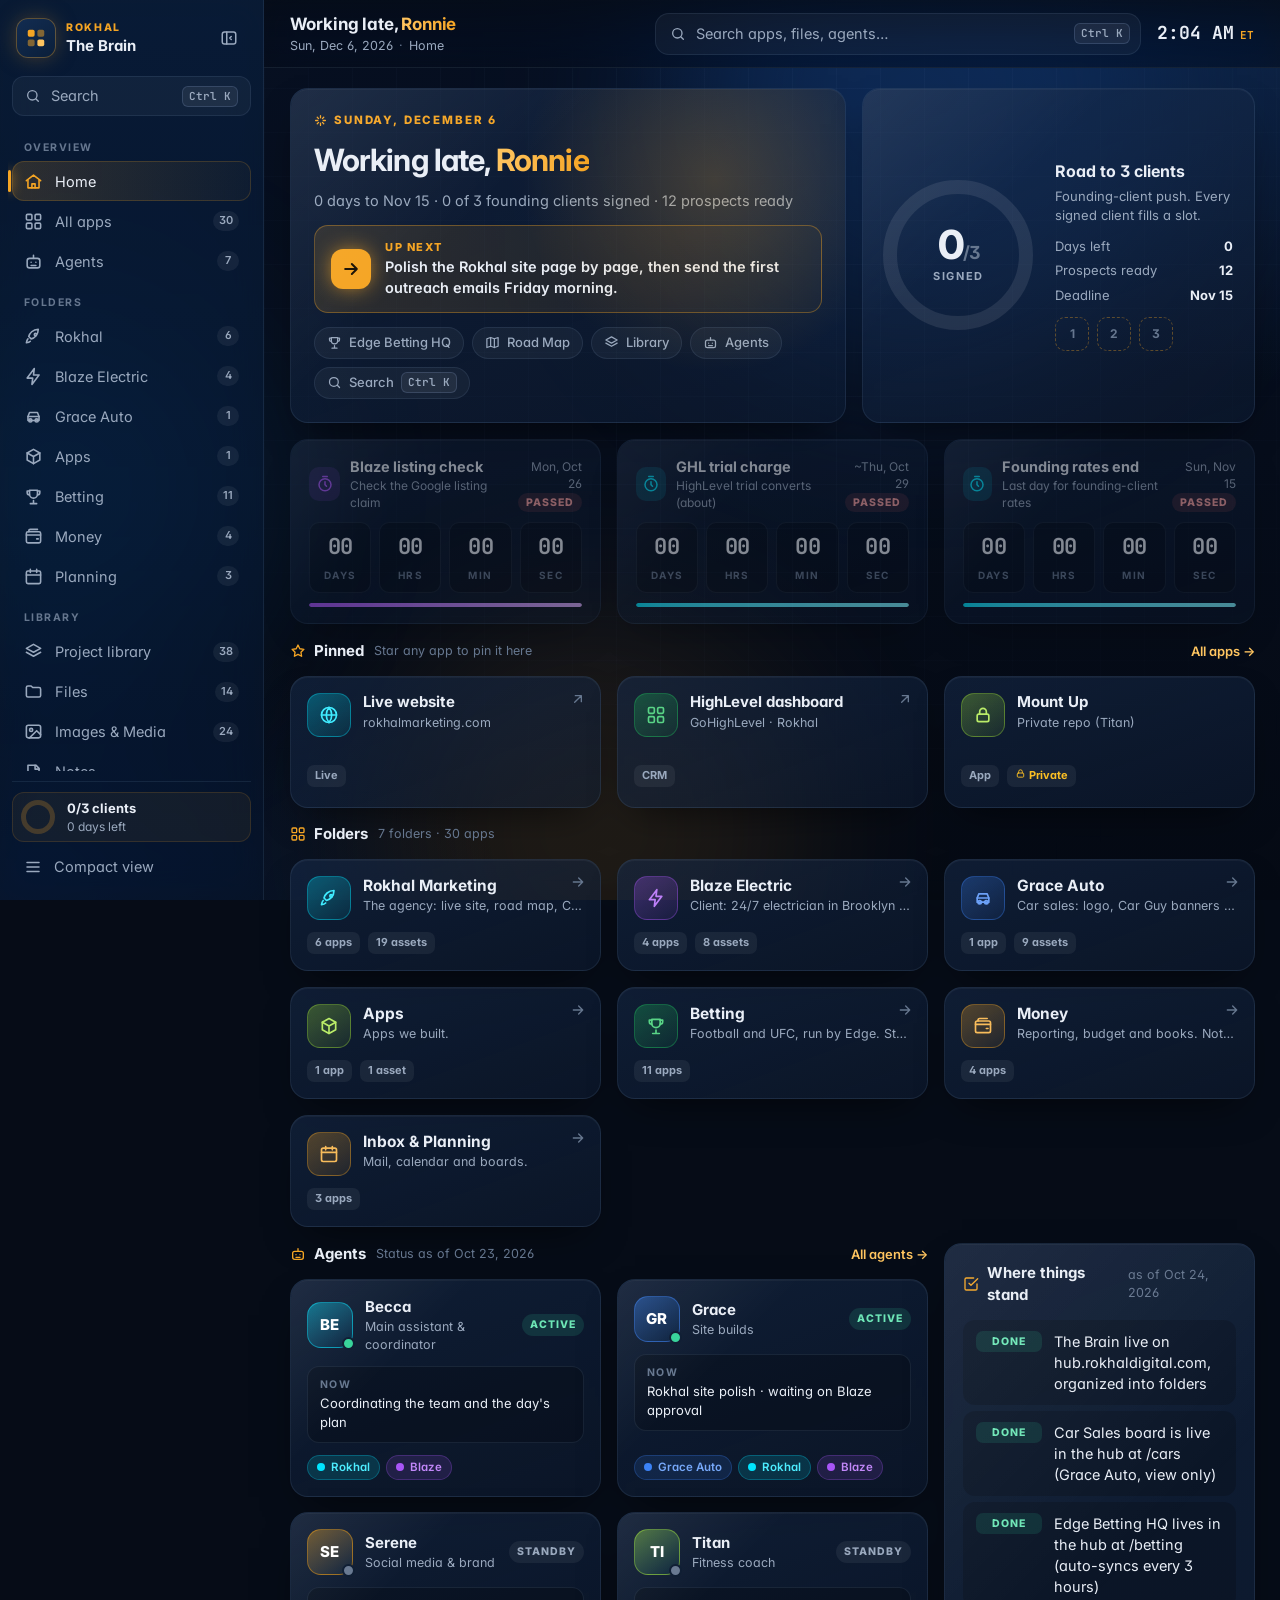
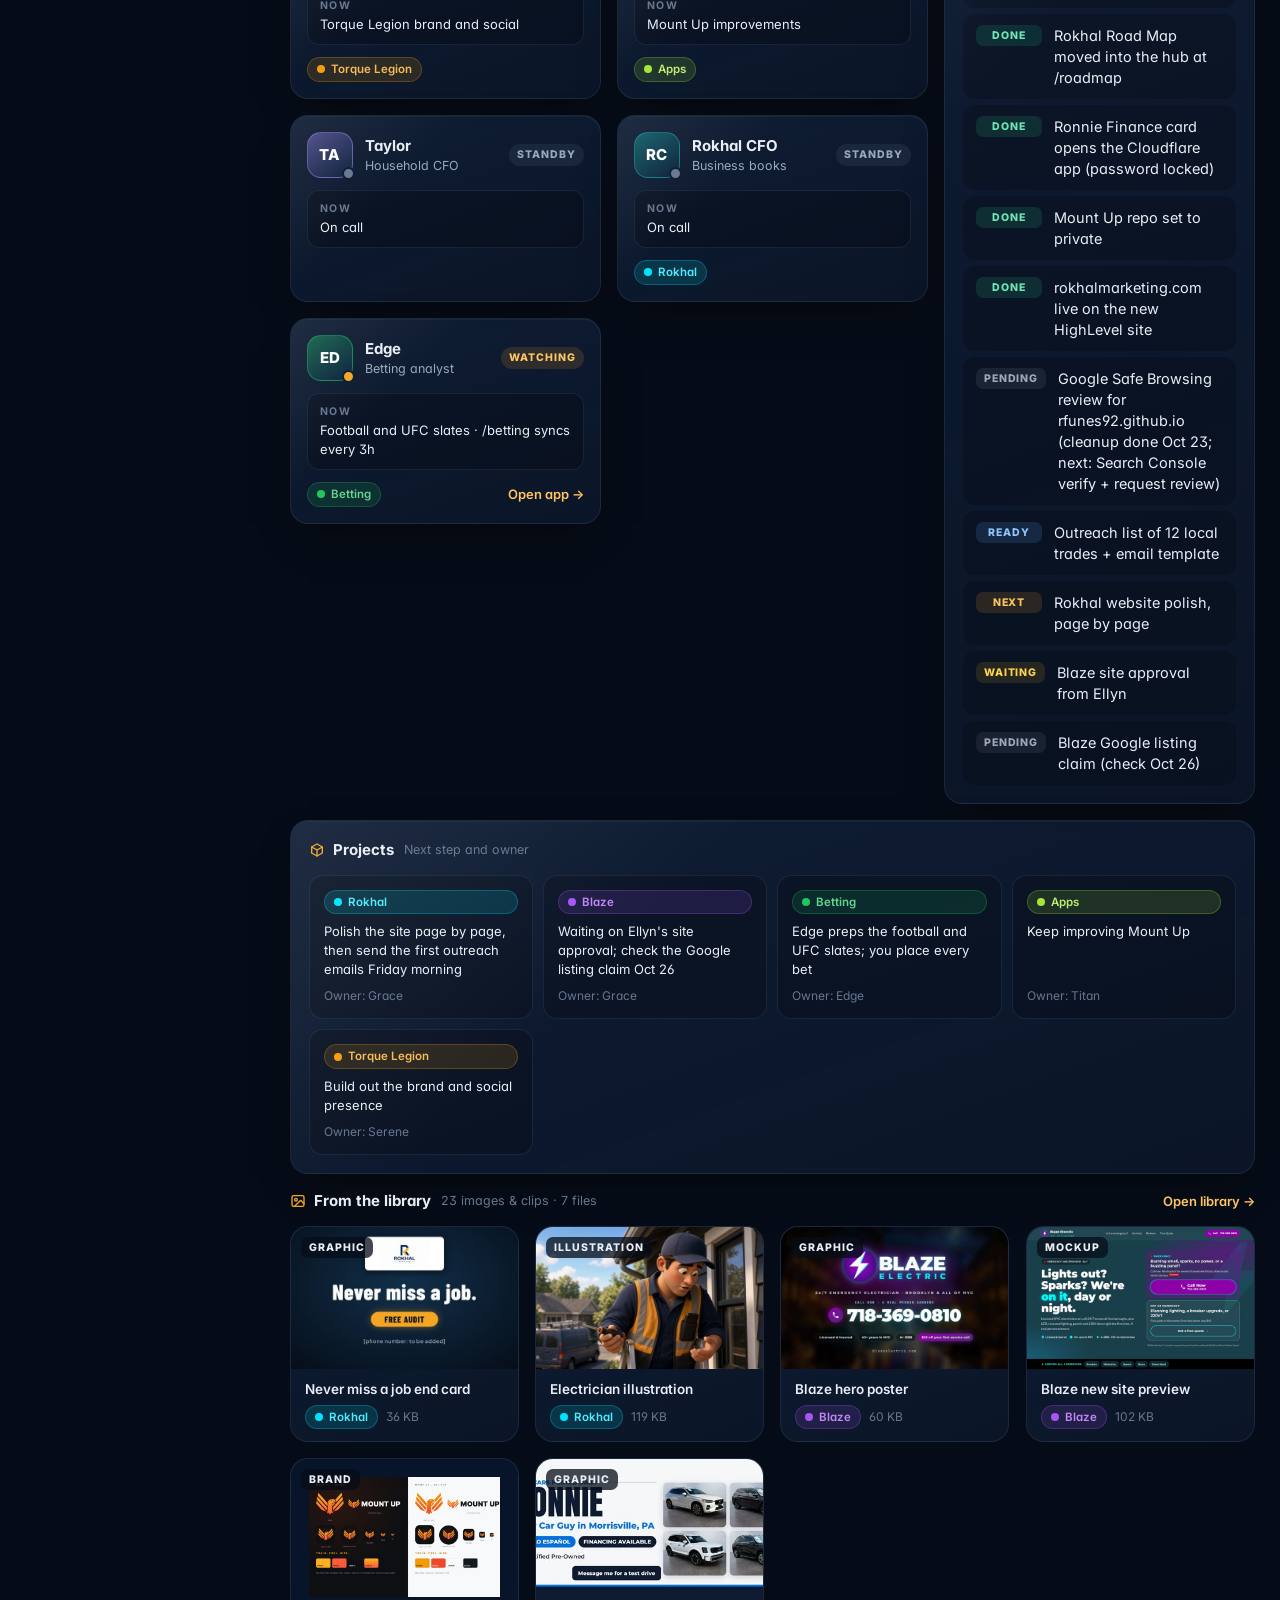
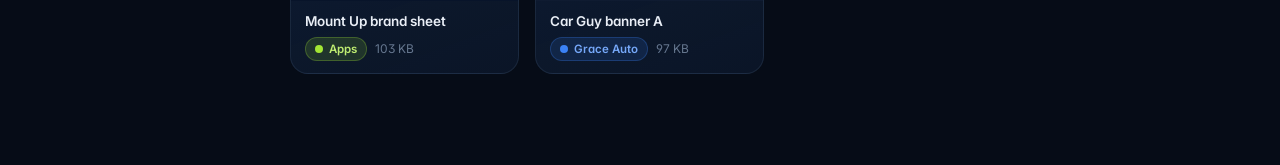
==== commit 7f5f6263: "hub: rename Command Center to The Brain (title, sidebar brand, PWA manifest, apple title, status tex" ====
--- a/index.html
+++ b/index.html
@@ -4,21 +4,21 @@
 <meta charset="utf-8">
 <meta name="robots" content="noindex,nofollow">
 <meta name="viewport" content="width=device-width, initial-scale=1, viewport-fit=cover">
-<title>Command Center · Ronnie</title>
-<meta name="description" content="Ronnie's Command Center: every app, site, file and image for Rokhal Marketing and clients.">
+<title>The Brain · Ronnie</title>
+<meta name="description" content="The Brain: Ronnie's home for every app, site, file and image for Rokhal Marketing and clients.">
 <meta name="theme-color" content="#060c17">
 <meta name="color-scheme" content="dark">
 <meta name="apple-mobile-web-app-capable" content="yes">
 <meta name="mobile-web-app-capable" content="yes">
 <meta name="apple-mobile-web-app-status-bar-style" content="black-translucent">
-<meta name="apple-mobile-web-app-title" content="Command">
+<meta name="apple-mobile-web-app-title" content="The Brain">
 <link rel="manifest" href="manifest.json">
 <link rel="icon" type="image/svg+xml" href="icon.svg">
 <link rel="apple-touch-icon" href="icon.svg">
 <link rel="preconnect" href="https://fonts.googleapis.com">
 <link rel="preconnect" href="https://fonts.gstatic.com" crossorigin>
 <link href="https://fonts.googleapis.com/css2?family=Inter:wght@400;500;600;700;800&family=JetBrains+Mono:wght@500;700&display=swap" rel="stylesheet">
-<link rel="stylesheet" href="styles.css?v=1792841924">
+<link rel="stylesheet" href="styles.css?v=1792878230">
 </head>
 <body>
 <a class="skip" href="#content">Skip to content</a>
@@ -27,7 +27,7 @@
   <aside class="side" id="side" aria-label="Sidebar">
     <div class="brand">
       <div class="logo" aria-hidden="true"><svg width="22" height="22" viewBox="0 0 64 64"><rect x="8" y="8" width="20" height="20" rx="5" fill="#F5A524"/><rect x="36" y="8" width="20" height="20" rx="5" fill="#F5A524" opacity=".5"/><rect x="8" y="36" width="20" height="20" rx="5" fill="#F5A524" opacity=".5"/><rect x="36" y="36" width="20" height="20" rx="5" fill="#FFC560"/></svg></div>
-      <div class="txt"><div class="bs">Rokhal</div><div class="bt">Command Center</div></div>
+      <div class="txt"><div class="bs">Rokhal</div><div class="bt">The Brain</div></div>
       <button class="iconbtn collapse" data-act="collapse" aria-label="Collapse sidebar" aria-expanded="true" title="Collapse sidebar ( [ )"><svg width="18" height="18" viewBox="0 0 24 24" fill="none" stroke="currentColor" stroke-width="2" stroke-linecap="round" stroke-linejoin="round"><rect x="3" y="4" width="18" height="16" rx="3"/><path d="M9 4v16"/><path class="chv" d="m15 10-2 2 2 2"/></svg></button>
     </div>
     <button class="kbtn" data-act="palette" title="Search everything"><svg width="16" height="16" viewBox="0 0 24 24" fill="none" stroke="currentColor" stroke-width="2" stroke-linecap="round"><circle cx="11" cy="11" r="7"/><path d="m20 20-3.5-3.5"/></svg><span class="lbl">Search</span><kbd id="kk1">Ctrl K</kbd></button>
@@ -71,7 +71,7 @@
 </div>
 <div class="toast" id="toast" role="status" aria-live="polite"></div>
 
-<script src="data.js?v=1792841924"></script>
-<script src="app.js?v=1792841924"></script>
+<script src="data.js?v=1792878230"></script>
+<script src="app.js?v=1792878230"></script>
 </body>
 </html>
